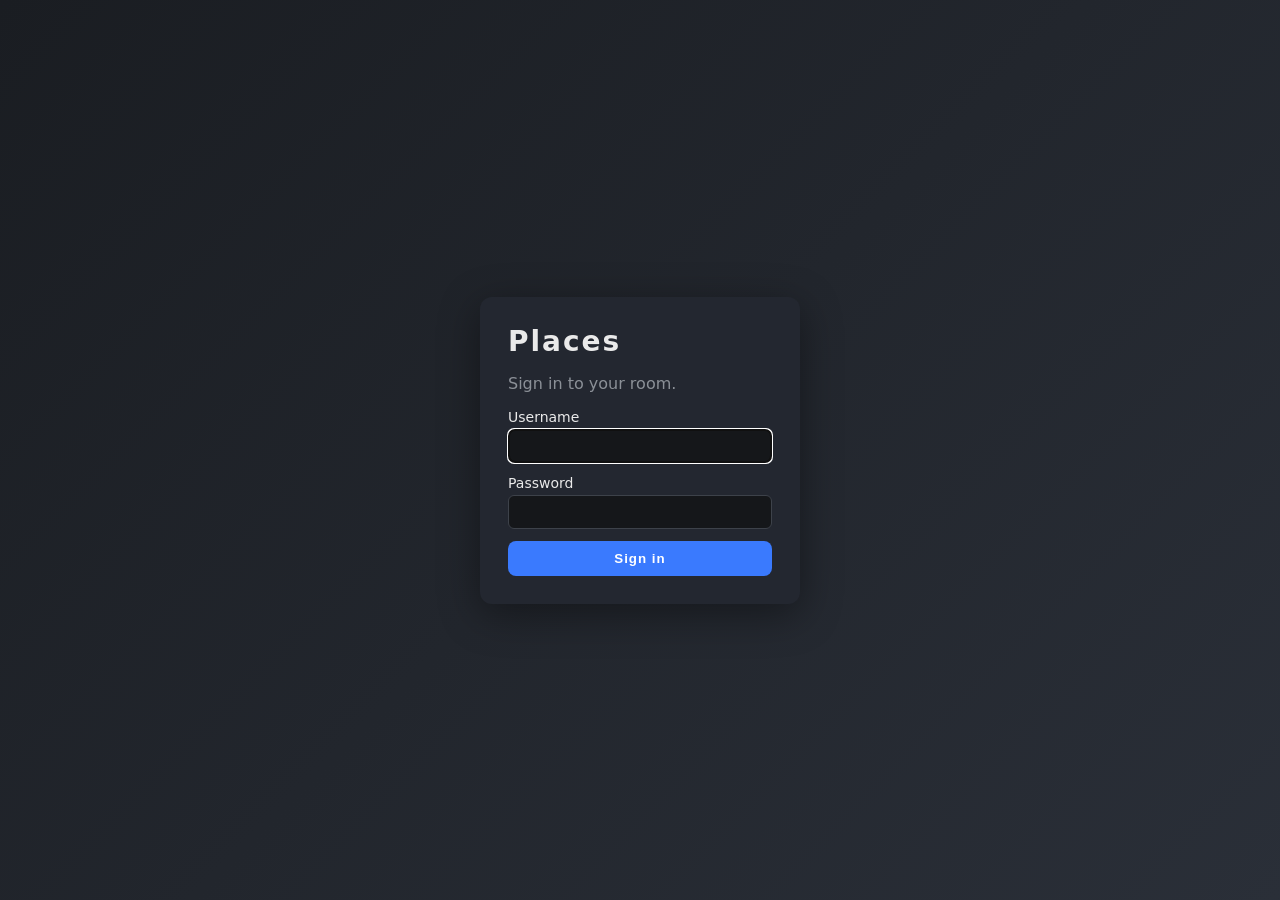
==== login.html @ 420d5a52 "Initial commit: static frontend for Places (GitHub Pages)" ====
<!doctype html>
<html lang="en">
<head>
  <meta charset="utf-8" />
  <title>Places — Sign in</title>
  <link rel="icon" type="image/png" href="icon.png" />
  <link rel="apple-touch-icon" href="icon.png" />
  <link rel="stylesheet" href="css/style.css" />
</head>
<body class="login-body">
  <main class="login-card">
    <h1>Places</h1>
    <p class="muted">Sign in to your room.</p>
    <form id="login-form" class="login-form" novalidate>
      <label>
        Username
        <input name="username" autocomplete="username" autofocus required />
      </label>
      <label>
        Password
        <input name="password" type="password" autocomplete="current-password" required />
      </label>
      <p id="login-error" class="error" hidden></p>
      <button type="submit">Sign in</button>
    </form>
  </main>
  <script type="module" src="js/login.js"></script>
</body>
</html>
---- css/style.css ----
/* ---------- Theme variables ---------- */

:root {
  --bg-base: #0d0f12;
  --bg-panel: #0d0f12;
  --bg-nav: #06080a;
  --bg-surface: #15171a;
  --bg-card: #232730;
  --bg-input: #0d0f12;
  --border: #2a2d33;
  --border-accent: #5a5f68;
  --text: #eaeaea;
  --text-muted: #8b9097;
  --accent: #3a7afe;
  --btn-bg: #1a1c20;
  --btn-hover: #25282e;
  --frame-border: #1a1c20;
  --panel-bg-extra: none;
}

/* ---------- Glass theme ---------- */

.phone-frame.theme-glass .panel {
  position: relative;
  backdrop-filter: blur(20px);
  -webkit-backdrop-filter: blur(20px);
  border-top: 1px solid var(--border);
}
/* Frosted highlight — fakes light refraction on the panel */
.phone-frame.theme-glass .panel::before {
  content: "";
  position: absolute;
  inset: 0;
  pointer-events: none;
  background:
    radial-gradient(ellipse at 30% 0%, rgba(255,255,255,0.06) 0%, transparent 60%),
    radial-gradient(ellipse at 80% 100%, rgba(255,255,255,0.03) 0%, transparent 50%);
  z-index: 0;
}
.phone-frame.theme-glass .panel > * { position: relative; z-index: 1; }

.phone-frame.theme-glass .bottom-nav {
  backdrop-filter: blur(20px);
  -webkit-backdrop-filter: blur(20px);
  border-top: 1px solid var(--border);
  box-shadow: inset 0 1px 0 rgba(255,255,255,0.05);
}

.phone-frame.theme-glass .drawer {
  backdrop-filter: blur(24px);
  -webkit-backdrop-filter: blur(24px);
  border-top: 1px solid var(--border);
  box-shadow: inset 0 1px 0 rgba(255,255,255,0.05);
}

/* Scene border — opaque so green doesn't bleed through */
.phone-frame.theme-glass .scene {
  border-bottom-color: var(--scene-border, #0d0f12);
}

/* Glassy buttons get a subtle light edge */
.phone-frame.theme-glass .btn-pill {
  box-shadow: inset 0 1px 0 rgba(255,255,255,0.08);
}
.phone-frame.theme-glass .home-tool-btn,
.phone-frame.theme-glass .chip,
.phone-frame.theme-glass .catalog-item {
  box-shadow: inset 0 1px 0 rgba(255,255,255,0.05);
}

/* ---------- Reset / base ---------- */

* { box-sizing: border-box; }

html, body {
  margin: 0;
  padding: 0;
  height: 100%;
  font-family: "Segoe UI", system-ui, sans-serif;
  background: var(--bg-base);
  color: var(--text);
  overflow: hidden;
  -webkit-tap-highlight-color: transparent;
  -webkit-user-select: none;
  user-select: none;
}
input, textarea, [contenteditable] {
  -webkit-user-select: none;
  user-select: none;
}
.upload-preview[contenteditable] {
  -webkit-user-select: text;
  user-select: text;
}

.muted { color: var(--text-muted); }
.small { font-size: 12px; }
.error { color: #ff6b6b; margin: 0; }

/* ---------- Login (still used) ---------- */

.login-body {
  min-height: 100vh;
  display: flex;
  align-items: center;
  justify-content: center;
  background: linear-gradient(135deg, #1a1d22, #2a2f38);
  overflow: auto;
}
.login-card {
  width: 320px;
  background: #232730;
  padding: 28px;
  border-radius: 12px;
  box-shadow: 0 10px 40px rgba(0,0,0,0.4);
}
.login-card h1 { margin: 0 0 4px 0; font-size: 28px; letter-spacing: 2px; }
.login-form { display: flex; flex-direction: column; gap: 12px; margin-top: 12px; }
.login-form label { display: flex; flex-direction: column; gap: 4px; font-size: 14px; }
.login-form button {
  padding: 10px;
  font-weight: 700;
  letter-spacing: 1px;
  background: #3a7afe; color: white;
  border: none; border-radius: 8px; cursor: pointer;
}
.login-form input {
  font: inherit;
  background: #15171a;
  color: #eaeaea;
  border: 1px solid #3d424a;
  padding: 8px;
  border-radius: 6px;
  width: 100%;
}
code { background: #15171a; padding: 1px 5px; border-radius: 4px; font-size: 12px; }

/* ---------- App body & phone frame ---------- */

.app-body {
  display: flex;
  align-items: center;
  justify-content: center;
  background:
    radial-gradient(ellipse at center, #2a3a2a 0%, #1a221a 50%, #0d0f12 100%);
}

.phone-frame {
  width: 100%;
  max-width: 440px;
  height: 100vh;
  height: 100dvh;
  display: flex;
  flex-direction: column;
  background: var(--bg-base);
  background-image: var(--panel-bg-extra);
  position: relative;
  overflow: hidden;
}
@media (min-width: 500px) {
  .phone-frame {
    height: min(900px, 100vh);
    border-radius: 28px;
    box-shadow: 0 20px 80px rgba(0,0,0,0.6);
    border: 6px solid var(--frame-border);
  }
}

/* ---------- Scene (canvas) ---------- */

.scene {
  flex: 0 0 45%;
  background:
    linear-gradient(180deg, #6ea16e 0%, #4a7f4a 100%);
  border-bottom: 4px solid var(--border);
  position: relative;
  overflow: hidden;
}
.scene-inner {
  position: absolute;
  inset: 0;
  display: flex;
  align-items: center;
  justify-content: center;
}
#room-canvas {
  display: block;
  width: 100%;
  height: 100%;
  background:
    repeating-linear-gradient(45deg, #5a8c5a 0 12px, #527d52 12px 24px);
  touch-action: none;
}

/* ---------- Zoom controls (scene overlay, top-left) ---------- */

.zoom-controls {
  position: absolute;
  top: 8px;
  left: 8px;
  display: flex;
  flex-direction: column;
  gap: 4px;
  z-index: 5;
}
.zoom-btn {
  width: 28px;
  height: 28px;
  border-radius: 6px;
  border: none;
  background: rgba(0, 0, 0, 0.55);
  color: var(--text);
  font-size: 16px;
  font-weight: 700;
  line-height: 1;
  cursor: pointer;
  display: flex;
  align-items: center;
  justify-content: center;
  backdrop-filter: blur(4px);
  padding: 0;
}
.zoom-btn:hover { background: rgba(0, 0, 0, 0.75); }
.zoom-btn:active { transform: translateY(1px); }
.zoom-reset { font-size: 16px; }

.scene.ui-hidden .zoom-controls,
.scene.ui-hidden .bg-picker-btn,
.scene.ui-hidden .inventory-btn,
.scene.ui-hidden .room-dots { display: none; }

.home-tools {
  display: flex;
  flex-direction: column;
  gap: 8px;
}
.home-tool-btn {
  display: flex;
  align-items: center;
  gap: 6px;
  background: var(--btn-bg);
  border: 1px solid var(--border);
  border-radius: 8px;
  padding: 8px 12px;
  color: #ccc;
  font-size: 13px;
  cursor: pointer;
}
.home-tool-btn:hover { background: var(--btn-hover); }
.home-tool-btn.active { border-color: var(--accent); color: #fff; }
.home-tool-icon { font-size: 16px; }
.home-tool-label { white-space: nowrap; }

/* ---------- Room dots (scene overlay, bottom-center) ---------- */

.room-dots {
  position: absolute;
  bottom: 8px;
  left: 50%;
  transform: translateX(-50%);
  display: flex;
  align-items: center;
  gap: 6px;
  padding: 4px 10px;
  background: rgba(0, 0, 0, 0.35);
  border-radius: 999px;
  backdrop-filter: blur(4px);
  z-index: 5;
}
.room-dots .dot {
  width: 8px;
  height: 8px;
  border-radius: 50%;
  border: none;
  background: rgba(255, 255, 255, 0.35);
  padding: 0;
  cursor: pointer;
}
.room-dots .dot.active { background: #fff; width: 10px; height: 10px; }
.room-dots .dot-add {
  width: 18px;
  height: 18px;
  background: rgba(255, 255, 255, 0.12);
  color: var(--text);
  font-size: 12px;
  line-height: 1;
  display: flex;
  align-items: center;
  justify-content: center;
}
.room-dots .dot-add:hover { background: rgba(255, 255, 255, 0.25); }

/* ---------- Inventory button (scene overlay, bottom-right) ---------- */

.inventory-btn {
  position: absolute;
  bottom: 8px;
  right: 8px;
  width: 36px;
  height: 36px;
  border-radius: 50%;
  border: none;
  background: rgba(0, 0, 0, 0.55);
  color: var(--text);
  font-size: 16px;
  cursor: pointer;
  z-index: 5;
  backdrop-filter: blur(4px);
}
.inventory-btn:hover { background: rgba(0, 0, 0, 0.75); }

/* ---------- Settings drawer (admin catalog upload) ---------- */

.settings-body {
  flex: 1 1 auto;
  overflow-y: auto;
  padding: 8px 0;
}
.settings-empty {
  padding: 40px 16px;
  text-align: center;
}


.theme-section {
  margin-bottom: 16px;
  padding-bottom: 12px;
  border-bottom: 1px solid var(--border);
}
.theme-label {
  font-size: 11px;
  letter-spacing: 1px;
  text-transform: uppercase;
  color: var(--text-muted);
  display: block;
  margin-bottom: 8px;
}
.theme-grid {
  display: flex;
  gap: 10px;
}
.theme-swatch {
  display: flex;
  flex-direction: column;
  align-items: center;
  gap: 4px;
  background: none;
  border: 2px solid transparent;
  border-radius: 10px;
  padding: 6px;
  cursor: pointer;
}
.theme-swatch.active { border-color: var(--accent); }
.theme-swatch-color {
  width: 44px;
  height: 44px;
  border-radius: 8px;
  border: 1px solid var(--border);
}
.theme-swatch-glass {
  background:
    linear-gradient(135deg, rgba(255,255,255,0.12), rgba(255,255,255,0.03)) !important;
  backdrop-filter: blur(4px);
  border-color: rgba(255,255,255,0.2) !important;
}
.theme-swatch-name {
  font-size: 10px;
  color: var(--text-muted);
}
.theme-sliders {
  display: flex;
  flex-direction: column;
  gap: 8px;
  margin-top: 10px;
}
.theme-slider-row {
  display: flex;
  align-items: center;
  gap: 10px;
}
.theme-slider-label {
  font-size: 11px;
  color: var(--text-muted);
  width: 70px;
  flex-shrink: 0;
  text-transform: uppercase;
  letter-spacing: 0.5px;
}
.theme-range {
  flex: 1;
  height: 4px;
  -webkit-appearance: none;
  appearance: none;
  background: var(--border);
  border-radius: 2px;
  outline: none;
}
.theme-range::-webkit-slider-thumb {
  -webkit-appearance: none;
  appearance: none;
  width: 16px;
  height: 16px;
  border-radius: 50%;
  background: var(--text);
  cursor: pointer;
}
.theme-range::-moz-range-thumb {
  width: 16px;
  height: 16px;
  border-radius: 50%;
  background: var(--text);
  border: none;
  cursor: pointer;
}
.hue-range {
  background: linear-gradient(to right,
    hsl(0,70%,60%), hsl(60,70%,60%), hsl(120,70%,60%),
    hsl(180,70%,60%), hsl(240,70%,60%), hsl(300,70%,60%), hsl(360,70%,60%));
}

.upload-form {
  display: flex;
  flex-direction: column;
  gap: 10px;
  padding: 0 4px;
}
.upload-preview {
  min-height: 120px;
  border: 1px dashed var(--border-accent);
  border-radius: 8px;
  background: var(--bg-input);
  display: flex;
  align-items: center;
  justify-content: center;
  padding: 6px;
  outline: none;
  caret-color: transparent;
}
.upload-preview img {
  max-width: 100%;
  max-height: 180px;
  object-fit: contain;
}
.upload-preview:empty::before {
  content: "Long-press or Ctrl+V to paste an image";
  color: #6b707a;
  font-size: 12px;
  letter-spacing: 1px;
  text-transform: uppercase;
  pointer-events: none;
}
.upload-actions {
  display: flex;
  gap: 8px;
}
.upload-actions > * { flex: 1; }
.upload-file-label {
  cursor: pointer;
  text-align: center;
  justify-content: center;
  display: inline-flex;
}
.upload-field {
  display: flex;
  flex-direction: column;
  gap: 4px;
  font-size: 11px;
  letter-spacing: 1px;
  text-transform: uppercase;
  color: var(--text-muted);
}
.upload-field input[type=text] {
  background: var(--bg-input);
  border: 1px solid var(--border);
  border-radius: 6px;
  padding: 8px 10px;
  color: var(--text);
  font-size: 14px;
  letter-spacing: normal;
  text-transform: none;
}
.upload-field input[type=text]:focus {
  outline: none;
  border-color: var(--accent);
}
.chip-group {
  display: flex;
  flex-wrap: wrap;
  gap: 6px;
}
.chip {
  background: var(--btn-bg);
  border: 1px solid var(--border);
  border-radius: 14px;
  padding: 5px 12px;
  color: #ccc;
  font-size: 13px;
  letter-spacing: normal;
  text-transform: none;
  cursor: pointer;
  white-space: nowrap;
}
.chip:hover { background: var(--btn-hover); }
.chip.active {
  background: color-mix(in srgb, var(--accent) 30%, transparent);
  border-color: var(--accent);
  color: #fff;
}
.chip-new {
  border-style: dashed;
  color: #6b707a;
}
.chip-new:hover { color: #aaa; }
.chip-input {
  background: var(--bg-input);
  border: 1px solid var(--accent);
  border-radius: 14px;
  padding: 5px 12px;
  color: var(--text);
  font-size: 13px;
  outline: none;
  width: 100px;
}
.upload-overwrite {
  display: flex;
  gap: 8px;
  align-items: center;
  font-size: 12px;
  color: var(--text-muted);
}
.upload-rename {
  display: grid;
  grid-template-columns: auto 1fr;
  gap: 8px 10px;
  align-items: center;
  font-size: 12px;
  color: var(--text);
}
.upload-rename input[type=text] {
  grid-column: 1 / -1;
  background: var(--bg-input);
  border: 1px solid var(--border);
  border-radius: 6px;
  padding: 8px 10px;
  color: var(--text);
  font-size: 14px;
}
.upload-rename input[type=text]:disabled {
  opacity: 0.5;
}
.upload-hint-text {
  grid-column: 1 / -1;
  color: #6b707a;
  font-size: 10px;
  letter-spacing: 0.5px;
}

/* ---------- Inventory list ---------- */

.inventory-sort {
  display: flex;
  gap: 4px;
}
.inventory-list {
  flex: 1 1 auto;
  overflow-y: auto;
  display: flex;
  flex-direction: column;
  gap: 6px;
  padding: 6px 0;
}
.inv-item {
  display: grid;
  grid-template-columns: 40px 1fr auto;
  align-items: center;
  gap: 10px;
  padding: 6px;
  background: var(--bg-surface);
  border: 1px solid var(--border);
  border-radius: 8px;
}
.inv-item img {
  width: 40px;
  height: 40px;
  object-fit: contain;
  background: var(--bg-input);
  border-radius: 6px;
}
.inv-item .inv-name {
  font-size: 13px;
  color: var(--text);
  overflow: hidden;
  text-overflow: ellipsis;
  white-space: nowrap;
}
.inv-actions {
  display: flex;
  gap: 4px;
}
.inv-actions .btn-icon {
  width: 32px;
  height: 32px;
  font-size: 13px;
}
.eye-closed {
  position: relative;
}
.eye-closed::after {
  content: "";
  position: absolute;
  left: 25%;
  right: 25%;
  top: 50%;
  height: 2px;
  background: var(--text);
  transform: rotate(-45deg);
  pointer-events: none;
}
.inv-item.inv-hidden {
  opacity: 0.4;
}

/* ---------- Background picker (scene overlay) ---------- */

.bg-picker-btn {
  position: absolute;
  top: 8px;
  right: 8px;
  width: 36px;
  height: 36px;
  border-radius: 50%;
  border: none;
  background: rgba(0, 0, 0, 0.55);
  color: var(--text);
  font-size: 16px;
  cursor: pointer;
  z-index: 5;
  backdrop-filter: blur(4px);
}
.bg-picker-btn:hover { background: rgba(0, 0, 0, 0.75); }

.bg-popover {
  position: absolute;
  top: 52px;
  right: 8px;
  width: 220px;
  max-height: 60vh;
  background: var(--bg-surface);
  border: 1px solid var(--border);
  border-radius: 10px;
  padding: 8px;
  display: none;
  flex-direction: column;
  z-index: 6;
  box-shadow: 0 8px 30px rgba(0,0,0,0.5);
}
.bg-popover.open { display: flex; }
.bg-popover-header {
  font-size: 11px;
  letter-spacing: 1px;
  text-transform: uppercase;
  color: var(--text-muted);
  padding: 4px 4px 8px;
  border-bottom: 1px solid var(--border);
  margin-bottom: 6px;
}
.bg-list {
  display: grid;
  grid-template-columns: repeat(2, 1fr);
  gap: 6px;
  overflow-y: auto;
}
.bg-tile {
  background: var(--bg-card);
  border: 2px solid transparent;
  border-radius: 6px;
  padding: 4px;
  display: flex;
  flex-direction: column;
  align-items: center;
  gap: 2px;
  cursor: pointer;
  color: var(--text);
  font-size: 10px;
}
.bg-tile.active { border-color: var(--accent); }
.bg-tile img {
  width: 100%;
  height: 50px;
  object-fit: cover;
  border-radius: 4px;
}
.bg-tile-clear {
  height: 70px;
  justify-content: center;
  font-size: 12px;
  color: var(--text-muted);
}

/* ---------- Bottom panel ---------- */

.panel {
  flex: 1 1 auto;
  background: var(--bg-panel);
  display: flex;
  flex-direction: column;
  padding: 12px 16px 0;
  min-height: 0;
}

.panel-header {
  display: flex;
  justify-content: space-between;
  align-items: center;
  padding: 4px 0 8px;
  border-bottom: 2px solid var(--border);
  margin-bottom: 12px;
}
.brand {
  margin: 0;
  font-size: 16px;
  letter-spacing: 1px;
  font-weight: 400;
  color: #999;
}

.brand-sep { color: #555; font-weight: 400; }
.room-name {
  font-weight: 700;
  font-size: 18px;
  color: var(--text);
  outline: none;
  border-bottom: 1px dashed transparent;
  text-decoration: underline;
  text-underline-offset: 4px;
  -webkit-user-select: text;
  user-select: text;
}
.room-name:focus { border-bottom-color: var(--accent); text-decoration: none; }

/* ---------- Mode switcher ---------- */

.mode {
  display: none;
  flex: 1 1 auto;
  flex-direction: column;
  gap: 8px;
  min-height: 0;
}
.mode.active { display: flex; }

/* Selected mode */
.sel-row {
  display: flex;
  align-items: center;
  gap: 12px;
}
.sel-info { flex: 1; }
.sel-name {
  margin: 0 0 4px 0;
  font-size: 18px;
  font-weight: 700;
}
.sel-thumb {
  display: block;
  width: 76px !important;
  height: 76px !important;
  min-width: 76px;
  min-height: 76px;
  max-width: 76px;
  max-height: 76px;
  object-fit: contain;
  object-position: center;
  flex-shrink: 0;
  border-radius: 8px;
}

/* ---------- Edit mode ---------- */

/* Two equal columns so the controller on the left and the action stack on
   the right each own half the panel width — keeps the right stack visually
   balanced instead of hugging the controller. */
.edit-top {
  display: grid;
  grid-template-columns: 1fr 1fr;
  gap: 8px;
  align-items: center;
  justify-items: center;
  padding: 4px 0;
}

/* Left-side controller cluster: analog joystick + 4-dir d-pad stacked */
.controller {
  display: flex;
  flex-direction: column;
  align-items: center;
  gap: 8px;
}

/* 4-direction step-nudge pad — styled to match the analog joystick */
.dpad {
  display: grid;
  grid-template-columns: 26px 26px 26px;
  grid-template-rows: 26px 26px 26px;
  gap: 3px;
  padding: 6px;
  background:
    radial-gradient(circle at 50% 40%, #2f333b 0%, var(--btn-bg) 75%, var(--bg-base) 100%);
  border: 3px solid var(--bg-surface);
  border-radius: 18px;
  box-shadow:
    inset 0 6px 14px rgba(0,0,0,0.7),
    inset 0 -3px 6px rgba(255,255,255,0.05),
    0 2px 6px rgba(0,0,0,0.5);
}
.dpad-up    { grid-column: 2; grid-row: 1; }
.dpad-left  { grid-column: 1; grid-row: 2; }
.dpad-hub   { grid-column: 2; grid-row: 2; align-self: center; justify-self: center;
              width: 14px; height: 14px; border-radius: 50%;
              background: radial-gradient(circle at 35% 30%, #545862, #2f333b); }
.dpad-right { grid-column: 3; grid-row: 2; }
.dpad-down  { grid-column: 2; grid-row: 3; }
.dpad-btn {
  width: 26px;
  height: 26px;
  border: 1px solid var(--bg-surface);
  border-radius: 8px;
  background: radial-gradient(circle at 35% 30%, #8a9098 0%, #545862 60%, #2f333b 100%);
  color: var(--text);
  font-size: 12px;
  line-height: 1;
  cursor: pointer;
  display: flex;
  align-items: center;
  justify-content: center;
  padding: 0;
  box-shadow:
    0 2px 4px rgba(0,0,0,0.5),
    inset 0 -2px 3px rgba(0,0,0,0.4),
    inset 0 1px 2px rgba(255,255,255,0.18);
}
.dpad-btn:active { transform: translateY(1px); box-shadow: inset 0 -1px 2px rgba(0,0,0,0.3); }

/* Joystick */
.joystick {
  width: 112px;
  height: 112px;
  border-radius: 50%;
  background:
    radial-gradient(circle at 50% 40%, #2f333b 0%, var(--btn-bg) 75%, var(--bg-base) 100%);
  border: 3px solid var(--bg-surface);
  box-shadow:
    inset 0 6px 14px rgba(0,0,0,0.7),
    inset 0 -3px 6px rgba(255,255,255,0.05),
    0 2px 6px rgba(0,0,0,0.5);
  position: relative;
  touch-action: none;
  cursor: grab;
}
.joystick.active { cursor: grabbing; }
.joystick-knob {
  width: 48px;
  height: 48px;
  border-radius: 50%;
  background:
    radial-gradient(circle at 35% 30%, #8a9098 0%, #545862 60%, #2f333b 100%);
  position: absolute;
  left: 50%;
  top: 50%;
  transform: translate(-50%, -50%);
  pointer-events: none;
  box-shadow:
    0 4px 8px rgba(0,0,0,0.5),
    inset 0 -3px 6px rgba(0,0,0,0.4),
    inset 0 2px 3px rgba(255,255,255,0.2);
  transition: transform 140ms cubic-bezier(0.4, 1.4, 0.5, 1); /* spring back */
}
.joystick.active .joystick-knob { transition: none; }

/* Right-side action stack: 2 cols × 4 rows.
   Rows top→bottom: scale, layer, flip, rotate (gameboy-style).
   Sized to match the joystick+dpad column height so no side looks empty. */
.action-stack {
  display: grid;
  grid-template-columns: 46px 46px;
  grid-auto-rows: 46px;
  gap: 6px 14px;
  align-self: center;
  justify-self: center;
}
.action-stack .round-btn,
.action-stack .icon-btn {
  width: 46px;
  height: 46px;
}
.action-stack .round-btn { font-size: 20px; }
.round-btn {
  width: 42px;
  height: 42px;
  border-radius: 50%;
  border: 2px solid rgba(0,0,0,0.35);
  font-size: 20px;
  font-weight: 700;
  color: white;
  cursor: pointer;
  display: flex;
  align-items: center;
  justify-content: center;
  box-shadow:
    inset 0 -3px 5px rgba(0,0,0,0.3),
    inset 0 2px 3px rgba(255,255,255,0.18),
    0 2px 4px rgba(0,0,0,0.4);
  justify-self: center;
}
.round-btn:active { transform: translateY(1px); box-shadow: inset 0 -1px 2px rgba(0,0,0,0.3); }
.rotate-btn { background: linear-gradient(180deg, #4a8aff, #2861d4); }
.scale-up   { background: linear-gradient(180deg, #e85a5a, #b03333); }
.scale-down { background: linear-gradient(180deg, #e85a5a, #b03333); }

.icon-btn {
  width: 42px;
  height: 42px;
  background: var(--bg-card);
  border: 1px solid #3d424a;
  border-radius: 10px;
  cursor: pointer;
  display: flex;
  align-items: center;
  justify-content: center;
  padding: 6px;
  justify-self: center;
}
.icon-btn:hover { background: #2a2f38; border-color: #4a4d54; }
.icon-btn:active { transform: translateY(1px); }
.icon-btn svg { width: 100%; height: 100%; display: block; }

/* Free-rotate slider */
.rotate-row {
  display: grid;
  grid-template-columns: auto 1fr 36px;
  gap: 10px;
  align-items: center;
  padding: 4px 4px 0;
}
.rotate-row label { letter-spacing: 1px; text-transform: uppercase; }
.rotate-row input[type=range] {
  -webkit-appearance: none;
  width: 100%;
  height: 22px;
  background: transparent;
  cursor: pointer;
}
.rotate-row input[type=range]::-webkit-slider-runnable-track {
  height: 6px;
  background: linear-gradient(90deg, var(--accent) 0%, var(--accent) var(--pct, 0%), var(--border) var(--pct, 0%));
  border-radius: 3px;
}
.rotate-row input[type=range]::-moz-range-track {
  height: 6px;
  background: var(--border);
  border-radius: 3px;
}
.rotate-row input[type=range]::-webkit-slider-thumb {
  -webkit-appearance: none;
  appearance: none;
  width: 18px;
  height: 18px;
  border-radius: 50%;
  background: radial-gradient(circle at 35% 30%, #fff, #aab0ba 60%, #6b707a 100%);
  margin-top: -6px;
  cursor: grab;
  box-shadow: 0 2px 4px rgba(0,0,0,0.4);
}
.rotate-row input[type=range]::-moz-range-thumb {
  width: 18px;
  height: 18px;
  border-radius: 50%;
  background: #fff;
  border: none;
  cursor: grab;
}
.rotate-row span { text-align: right; }

/* ---------- Palette sub-mode ---------- */

.palette-header {
  display: flex;
  align-items: center;
  gap: 8px;
  padding-bottom: 4px;
  border-bottom: 1px solid var(--border);
}
.palette-title {
  margin: 0;
  flex: 1;
  text-align: center;
  font-size: 15px;
  letter-spacing: 2px;
  text-transform: uppercase;
  color: var(--text);
}

/* Per-object color adjustment sliders (stacked below Rotate). Compact so
   four rows fit without pushing the DONE button offscreen. */
.adjust-section {
  display: flex;
  flex-direction: column;
  gap: 2px;
  padding: 2px 4px 0;
}
.adjust-row {
  display: grid;
  grid-template-columns: 56px 1fr 40px;
  gap: 8px;
  align-items: center;
}
.adjust-row label {
  letter-spacing: 1px;
  text-transform: uppercase;
  font-size: 10px;
}
.adjust-row span { text-align: right; font-size: 10px; }
.adjust-row input[type=range] {
  -webkit-appearance: none;
  width: 100%;
  height: 18px;
  background: transparent;
  cursor: pointer;
}
.adjust-row input[type=range]::-webkit-slider-runnable-track {
  height: 4px;
  background: linear-gradient(90deg, var(--accent) 0%, var(--accent) var(--pct, 0%), var(--border) var(--pct, 0%));
  border-radius: 2px;
}
.adjust-row input[type=range]::-moz-range-track {
  height: 4px;
  background: var(--border);
  border-radius: 2px;
}
.adjust-row input[type=range]::-webkit-slider-thumb {
  -webkit-appearance: none;
  appearance: none;
  width: 14px;
  height: 14px;
  border-radius: 50%;
  background: radial-gradient(circle at 35% 30%, #fff, #aab0ba 60%, #6b707a 100%);
  margin-top: -5px;
  cursor: grab;
  box-shadow: 0 2px 3px rgba(0,0,0,0.4);
}
.adjust-row input[type=range]::-moz-range-thumb {
  width: 14px;
  height: 14px;
  border-radius: 50%;
  background: #fff;
  border: none;
  cursor: grab;
}

/* Action rows (selected mode + edit-bottom) */
.action-row {
  display: flex;
  gap: 10px;
  align-items: center;
  flex-wrap: wrap;
}
.sel-actions { justify-content: flex-end; }
.edit-bottom {
  margin-top: auto;
  padding: 6px 0;
  justify-content: space-between;
  flex-shrink: 0;               /* never squash the action row out of view */
}
.edit-bottom .btn-pill { min-width: 96px; justify-content: center; display: inline-flex; }
.edit-bottom-left { display: flex; gap: 10px; align-items: center; }

/* ---------- Buttons ---------- */

.btn-pill {
  font: inherit;
  font-weight: 700;
  letter-spacing: 1px;
  font-size: 12px;
  background: transparent;
  color: var(--text);
  border: 2px solid var(--border-accent);
  border-radius: 999px;
  padding: 8px 16px;
  cursor: pointer;
}
.btn-pill:hover { background: var(--btn-bg); }
.btn-pill:disabled,
.btn-pill:disabled:hover {
  cursor: not-allowed;
  opacity: 0.35;
  background: transparent;
  text-decoration: line-through;
}
.btn-pill.primary {
  background: var(--accent);
  border-color: var(--accent);
  color: white;
}
.btn-pill.primary:hover { background: #2d6df0; }
.btn-pill.unsaved {
  background: #c0392b;
  border-color: #c0392b;
  color: white;
}
.btn-pill.unsaved:hover { background: #a93226; }

.btn-icon {
  background: transparent;
  border: 2px solid var(--border-accent);
  border-radius: 50%;
  width: 36px;
  height: 36px;
  font-size: 16px;
  color: var(--text);
  cursor: pointer;
  display: flex;
  align-items: center;
  justify-content: center;
}
.btn-icon.danger {
  border: none;
}
.btn-icon:hover { background: var(--btn-bg); }

/* ---------- Bottom nav ---------- */

/* The nav is app chrome — separated from the edit controls by a solid
   grey rule that extends to the panel edges. */
.bottom-nav {
  display: flex;
  justify-content: space-around;
  align-items: center;
  margin: 8px -16px 0;          /* bleed to the panel edges */
  padding: 10px 16px max(10px, env(safe-area-inset-bottom));
  background: var(--bg-nav);
  border-top: 2px solid var(--border-accent);
}
.nav-btn {
  background: transparent;
  border: none;
  color: var(--text-muted);
  font-size: 22px;
  cursor: pointer;
  padding: 8px 16px;
}
.nav-btn:hover, .nav-btn.active { color: var(--text); }

/* ---------- Catalog drawer ---------- */

.drawer {
  position: absolute;
  left: 0; right: 0; bottom: 0;
  height: 75%;
  background: var(--bg-surface);
  border-top-left-radius: 16px;
  border-top-right-radius: 16px;
  box-shadow: 0 -10px 40px rgba(0,0,0,0.6);
  transform: translateY(100%);
  transition: transform 220ms ease-out;
  display: flex;
  flex-direction: column;
  padding: 8px 16px max(16px, env(safe-area-inset-bottom));
  z-index: 10;
}
.drawer.open {
  transform: translateY(0);
}

.drawer-handle {
  width: 40px;
  height: 4px;
  background: #4a4d54;
  border-radius: 2px;
  margin: 4px auto 8px;
}
.drawer-header {
  display: flex;
  justify-content: space-between;
  align-items: center;
  margin-bottom: 8px;
}
.drawer-header h2 {
  margin: 0;
  font-size: 16px;
  letter-spacing: 1px;
}
.drawer-filters {
  display: flex;
  flex-direction: column;
  gap: 6px;
  margin-bottom: 8px;
}
.drawer-filters input,
.drawer-filters select {
  font: inherit;
  background: var(--bg-input);
  color: var(--text);
  border: 1px solid var(--border);
  padding: 8px 10px;
  border-radius: 8px;
}
.drawer-grid {
  flex: 1;
  overflow-y: auto;
  display: grid;
  grid-template-columns: repeat(auto-fill, minmax(90px, 1fr));
  gap: 8px;
  padding: 4px 0;
  align-content: start;
}
.catalog-item {
  background: var(--bg-card);
  border: 1px solid var(--border);
  border-radius: 8px;
  padding: 8px;
  display: flex;
  flex-direction: column;
  align-items: center;
  text-align: center;
  cursor: pointer;
}
.catalog-item:active { background: var(--btn-hover); }
.catalog-item img {
  max-width: 100%;
  max-height: 60px;
  pointer-events: none;
}
.catalog-item .name {
  font-size: 11px;
  margin-top: 4px;
}
.catalog-item .tags {
  font-size: 9px;
  color: var(--text-muted);
}
.drawer-hint {
  margin: 8px 0 0;
  text-align: center;
}

/* ---------- Backdrop when drawer open ---------- */

.drawer-backdrop {
  position: absolute;
  inset: 0;
  background: rgba(0,0,0,0.5);
  opacity: 0;
  pointer-events: none;
  transition: opacity 220ms;
  z-index: 9;
}
.drawer-backdrop.open {
  opacity: 1;
  pointer-events: auto;
}
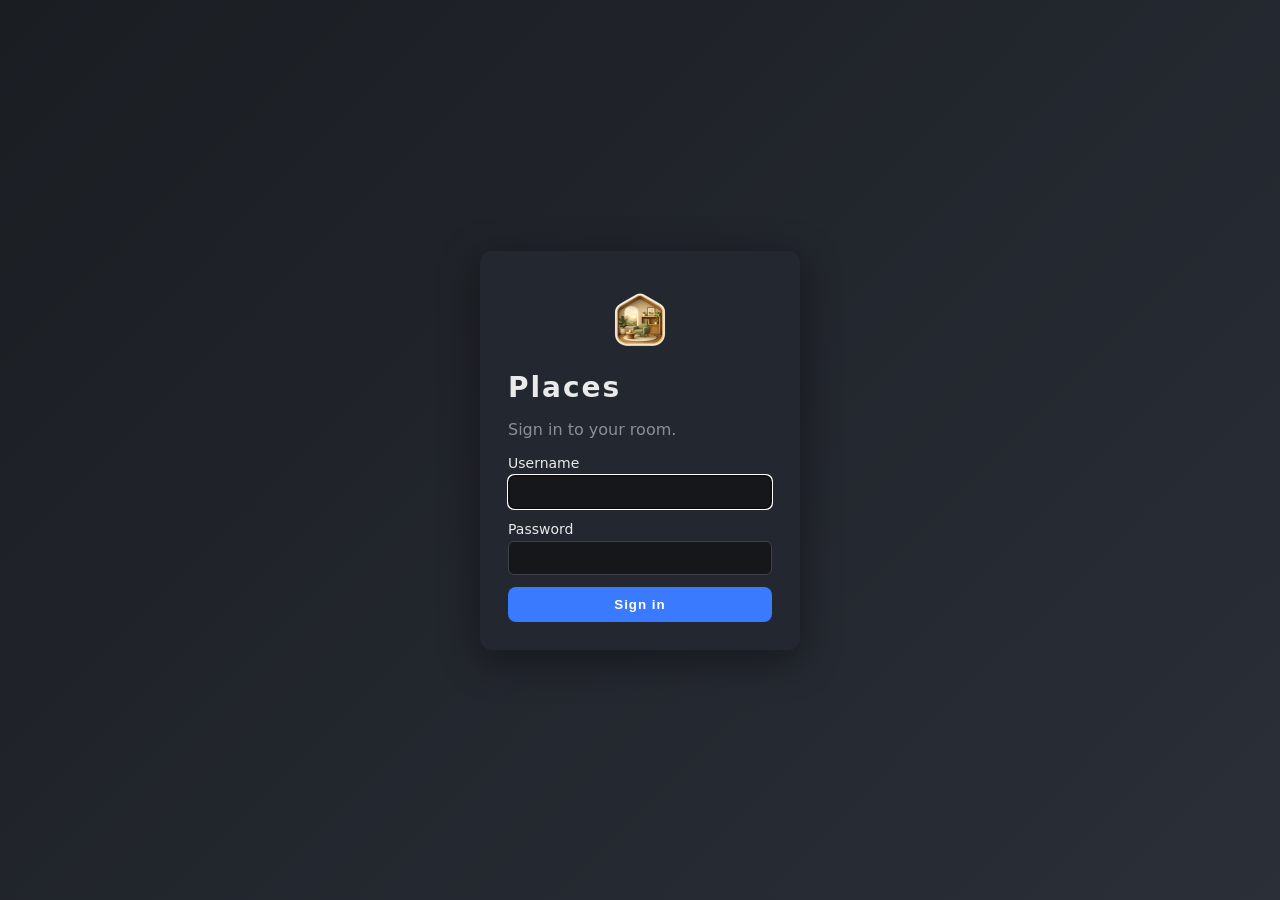
==== commit fc2d8e57: "Superadmin tier + admin delete/rename UI + bigger login icon - state.isSuperadmin; body.is-admin / b" ====
--- a/login.html
+++ b/login.html
@@ -9,6 +9,7 @@
 </head>
 <body class="login-body">
   <main class="login-card">
+    <img src="icon.png" alt="" class="login-icon" />
     <h1>Places</h1>
     <p class="muted">Sign in to your room.</p>
     <form id="login-form" class="login-form" novalidate>
--- a/css/style.css
+++ b/css/style.css
@@ -115,6 +115,7 @@
   box-shadow: 0 10px 40px rgba(0,0,0,0.4);
 }
 .login-card h1 { margin: 0 0 4px 0; font-size: 28px; letter-spacing: 2px; }
+.login-icon { display: block; width: 80px; height: 80px; margin: 0 auto 12px; object-fit: contain; }
 .login-form { display: flex; flex-direction: column; gap: 12px; margin-top: 12px; }
 .login-form label { display: flex; flex-direction: column; gap: 4px; font-size: 14px; }
 .login-form button {
@@ -1213,7 +1214,35 @@
   padding: 4px 0;
   align-content: start;
 }
+/* Admin-tier UI affordances hidden by default; shown when body has the
+   matching class (set on boot from /api/me). */
+body:not(.is-admin)      .admin-only,
+body:not(.is-admin)      .catalog-item-del,
+body:not(.is-superadmin) .superadmin-only { display: none !important; }
+
+.catalog-item-del {
+  position: absolute;
+  top: 2px;
+  right: 2px;
+  width: 20px;
+  height: 20px;
+  border-radius: 50%;
+  border: none;
+  background: rgba(200, 40, 40, 0.85);
+  color: #fff;
+  font-size: 16px;
+  line-height: 1;
+  cursor: pointer;
+  padding: 0;
+  display: flex;
+  align-items: center;
+  justify-content: center;
+  z-index: 2;
+}
+.catalog-item-del:hover { background: rgba(230, 60, 60, 1); }
+
 .catalog-item {
+  position: relative;
   background: var(--bg-card);
   border: 1px solid var(--border);
   border-radius: 8px;
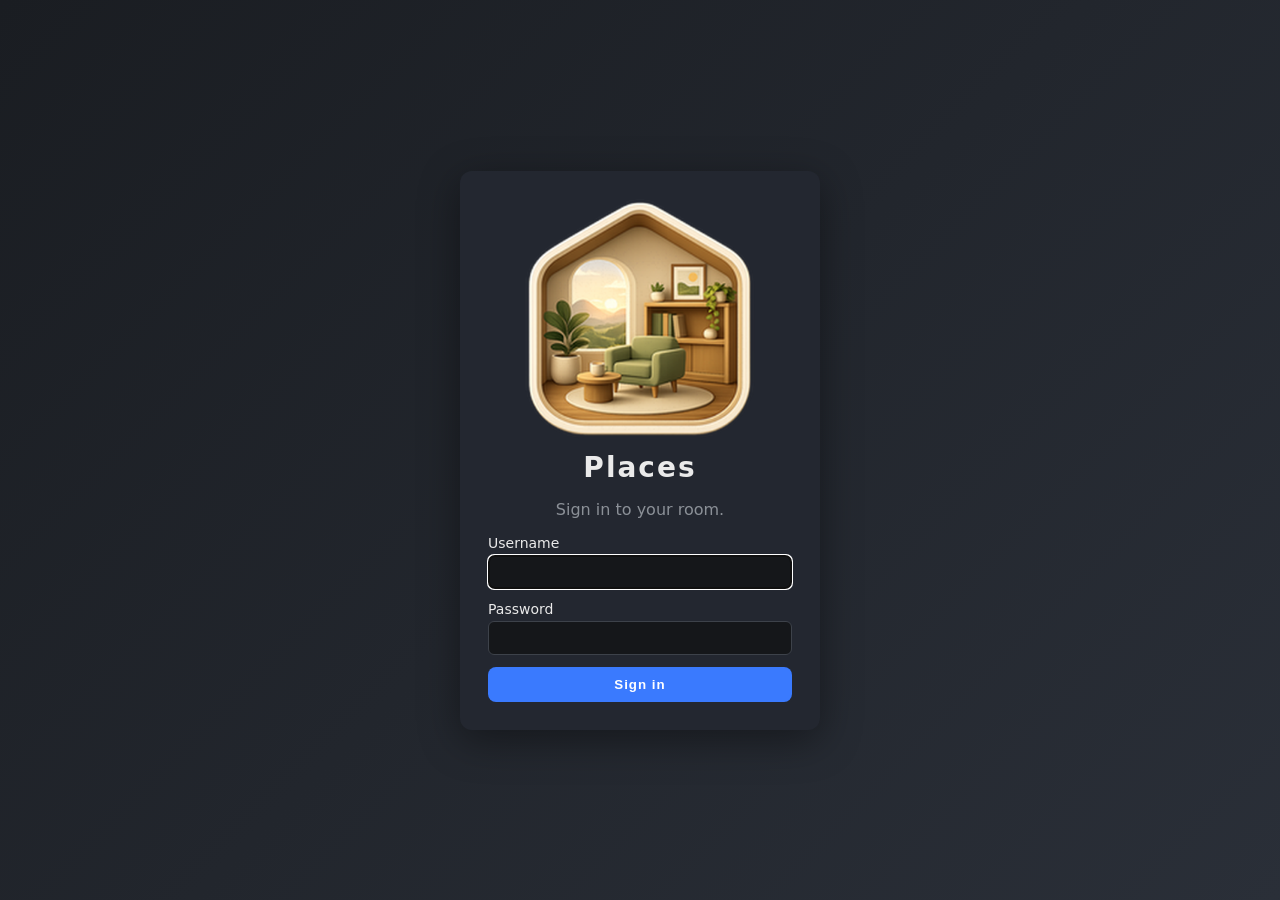
==== commit 9048f1ef: "Login logo 240px + centered heading, wire PWA manifest for bigger tab icon - Login icon bumped 160 →" ====
--- a/login.html
+++ b/login.html
@@ -3,8 +3,12 @@
 <head>
   <meta charset="utf-8" />
   <title>Places — Sign in</title>
-  <link rel="icon" type="image/png" href="icon.png" />
+  <link rel="icon" type="image/png" href="icon.png" sizes="any" />
+  <link rel="icon" type="image/png" href="icon.png" sizes="32x32" />
+  <link rel="icon" type="image/png" href="icon.png" sizes="192x192" />
   <link rel="apple-touch-icon" href="icon.png" />
+  <link rel="manifest" href="manifest.json" />
+  <meta name="theme-color" content="#0d0f12" />
   <link rel="stylesheet" href="css/style.css" />
 </head>
 <body class="login-body">
--- a/css/style.css
+++ b/css/style.css
@@ -16,6 +16,11 @@
   --btn-hover: #25282e;
   --frame-border: #1a1c20;
   --panel-bg-extra: none;
+  /* Desktop body halo that sits behind the phone frame. Overridden per
+     theme to track the user's hue slider. Defaults to the original greens. */
+  --body-bg-core: #2a3a2a;
+  --body-bg-mid:  #1a221a;
+  --body-bg-far:  #0d0f12;
 }
 
 /* ---------- Glass theme ---------- */
@@ -114,8 +119,48 @@
   border-radius: 12px;
   box-shadow: 0 10px 40px rgba(0,0,0,0.4);
 }
-.login-card h1 { margin: 0 0 4px 0; font-size: 28px; letter-spacing: 2px; }
-.login-icon { display: block; width: 80px; height: 80px; margin: 0 auto 12px; object-fit: contain; }
+.login-card { width: 360px; text-align: center; }
+.login-card h1 { margin: 0 0 4px 0; font-size: 28px; letter-spacing: 2px; text-align: center; }
+.login-card > .muted { text-align: center; }
+.login-form label { text-align: left; } /* re-align form labels only */
+.login-icon { display: block; width: 240px; height: 240px; margin: 0 auto 12px; object-fit: contain; }
+
+/* Modern thin floating-looking scrollbars for the panels that scroll.
+   Works on Firefox (scrollbar-width/color) and Chromium (::-webkit-*).
+   Transparent track keeps the "floating" illusion. */
+.drawer-grid,
+.inventory-list,
+.settings-body,
+.bg-list,
+.scene-inner,
+.catalog-list {
+  scrollbar-width: thin;
+  scrollbar-color: rgba(255, 255, 255, 0.3) transparent;
+}
+.drawer-grid::-webkit-scrollbar,
+.inventory-list::-webkit-scrollbar,
+.settings-body::-webkit-scrollbar,
+.bg-list::-webkit-scrollbar {
+  width: 6px;
+  height: 6px;
+}
+.drawer-grid::-webkit-scrollbar-track,
+.inventory-list::-webkit-scrollbar-track,
+.settings-body::-webkit-scrollbar-track,
+.bg-list::-webkit-scrollbar-track { background: transparent; }
+.drawer-grid::-webkit-scrollbar-thumb,
+.inventory-list::-webkit-scrollbar-thumb,
+.settings-body::-webkit-scrollbar-thumb,
+.bg-list::-webkit-scrollbar-thumb {
+  background: rgba(255, 255, 255, 0.3);
+  border-radius: 3px;
+}
+.drawer-grid::-webkit-scrollbar-thumb:hover,
+.inventory-list::-webkit-scrollbar-thumb:hover,
+.settings-body::-webkit-scrollbar-thumb:hover,
+.bg-list::-webkit-scrollbar-thumb:hover {
+  background: rgba(255, 255, 255, 0.5);
+}
 .login-form { display: flex; flex-direction: column; gap: 12px; margin-top: 12px; }
 .login-form label { display: flex; flex-direction: column; gap: 4px; font-size: 14px; }
 .login-form button {
@@ -143,7 +188,10 @@
   align-items: center;
   justify-content: center;
   background:
-    radial-gradient(ellipse at center, #2a3a2a 0%, #1a221a 50%, #0d0f12 100%);
+    radial-gradient(ellipse at center,
+      var(--body-bg-core) 0%,
+      var(--body-bg-mid)  50%,
+      var(--body-bg-far)  100%);
 }
 
 .phone-frame {
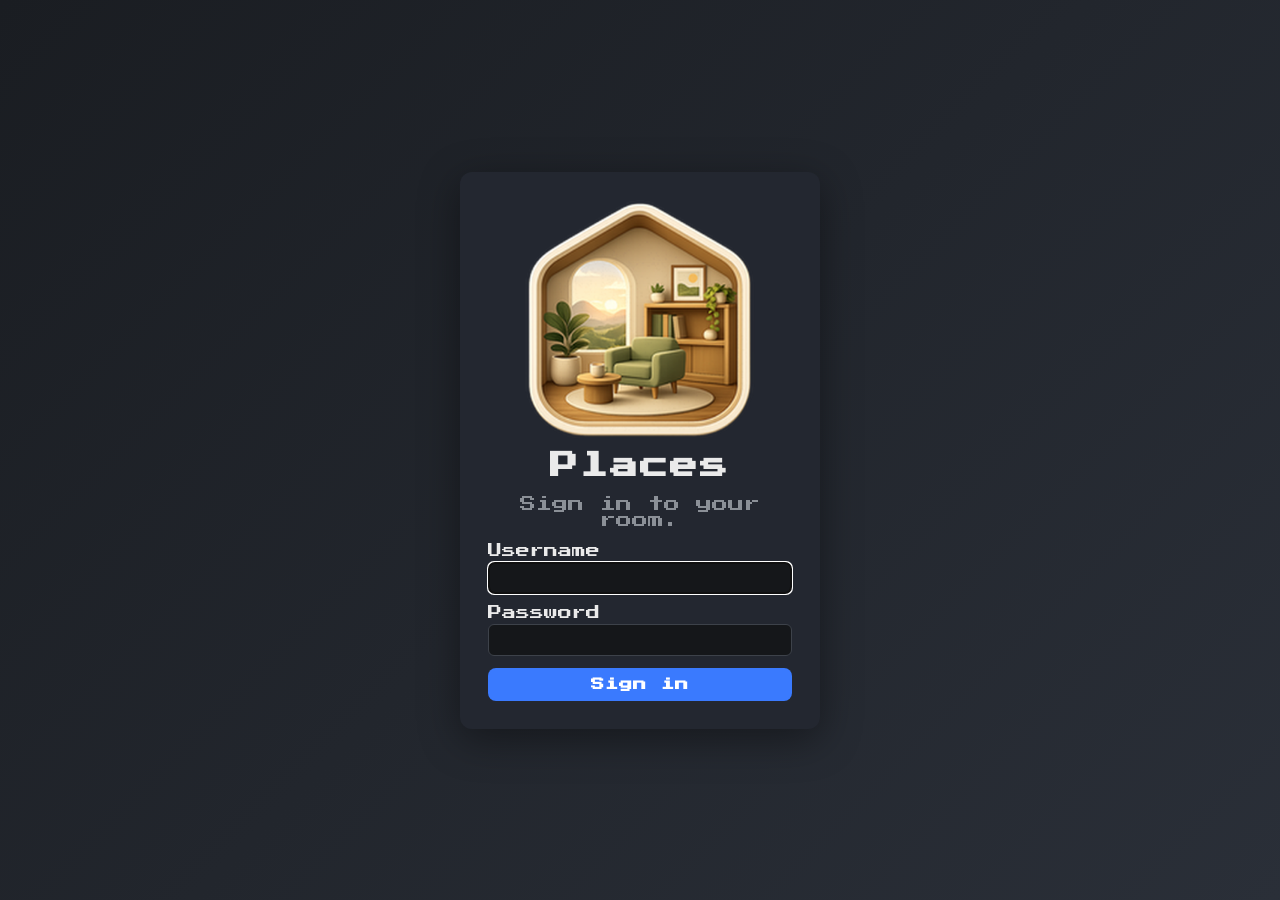
==== commit a431271c: "login: pixel font + splash intro on sign-out Splash:   When the app's power-off button fires, main.j" ====
--- a/login.html
+++ b/login.html
@@ -2,6 +2,7 @@
 <html lang="en">
 <head>
   <meta charset="utf-8" />
+  <meta name="viewport" content="width=device-width, initial-scale=1, viewport-fit=cover" />
   <title>Places — Sign in</title>
   <link rel="icon" type="image/png" href="icon.png" sizes="any" />
   <link rel="icon" type="image/png" href="icon.png" sizes="32x32" />
@@ -9,9 +10,23 @@
   <link rel="apple-touch-icon" href="icon.png" />
   <link rel="manifest" href="manifest.json" />
   <meta name="theme-color" content="#0d0f12" />
+  <!-- Pixel font for the login surface. Preconnect + display=swap so
+       the first paint is usable even before the font arrives. -->
+  <link rel="preconnect" href="https://fonts.googleapis.com" />
+  <link rel="preconnect" href="https://fonts.gstatic.com" crossorigin />
+  <link rel="stylesheet"
+        href="https://fonts.googleapis.com/css2?family=Press+Start+2P&display=swap" />
   <link rel="stylesheet" href="css/style.css" />
 </head>
 <body class="login-body">
+  <!-- Splash intro shown when the user arrives from sign-out
+       (?from=logout). Icon 1.5× the normal login size, slogan
+       typewriters in, pause, then splash fades out as the login
+       card fades in. Hidden by default for direct visits. -->
+  <div id="splash-overlay" class="splash" hidden>
+    <img src="icon.png" alt="" class="splash-icon" />
+    <p class="splash-slogan"><span id="splash-text"></span><span class="splash-caret">|</span></p>
+  </div>
   <main class="login-card">
     <img src="icon.png" alt="" class="login-icon" />
     <h1>Places</h1>
--- a/css/style.css
+++ b/css/style.css
@@ -16,11 +16,12 @@
   --btn-hover: #25282e;
   --frame-border: #1a1c20;
   --panel-bg-extra: none;
-  /* Desktop body halo that sits behind the phone frame. Overridden per
-     theme to track the user's hue slider. Defaults to the original greens. */
-  --body-bg-core: #2a3a2a;
-  --body-bg-mid:  #1a221a;
-  --body-bg-far:  #0d0f12;
+  /* Desktop body halo: only the core tracks the theme hue; mid + far
+     stay near-black so the backdrop reads as "pure black with a hue
+     glow around the phone", not a fully theme-tinted background. */
+  --body-bg-core: #1c2a1c;
+  --body-bg-mid:  #0d0f12;
+  --body-bg-far:  #0a0b0d;
 }
 
 /* ---------- Glass theme ---------- */
@@ -104,6 +105,14 @@
 
 /* ---------- Login (still used) ---------- */
 
+/* Pixel / 8-bit font across the whole login surface. The main app
+   keeps its regular sans — pixel text is character for the sign-in,
+   but noisy everywhere else. */
+.login-body,
+.login-body * {
+  font-family: "Press Start 2P", "VT323", "Courier New", ui-monospace, monospace;
+}
+
 .login-body {
   min-height: 100vh;
   display: flex;
@@ -111,6 +120,62 @@
   justify-content: center;
   background: linear-gradient(135deg, #1a1d22, #2a2f38);
   overflow: auto;
+}
+
+/* ----- Splash intro (shown on ?from=logout) ----- */
+.splash {
+  position: fixed;
+  inset: 0;
+  display: flex;
+  flex-direction: column;
+  align-items: center;
+  justify-content: center;
+  gap: 28px;
+  background: linear-gradient(135deg, #1a1d22, #2a2f38);
+  z-index: 100;
+  opacity: 1;
+  transition: opacity 500ms ease;
+}
+.splash[hidden] { display: none; }
+.splash.closing { opacity: 0; }
+/* Splash icon — 50 % larger than the login card's icon (240 × 1.5). */
+.splash-icon {
+  width: 360px;
+  height: 360px;
+  max-width: 70vw;
+  max-height: 70vw;
+  object-fit: contain;
+  transition: transform 500ms ease;
+}
+.splash.closing .splash-icon {
+  /* Zoom back down toward login-icon size as the overlay fades.
+     Visually reads as "the icon is landing inside the login card". */
+  transform: scale(0.45);
+}
+.splash-slogan {
+  color: #eaeaea;
+  font-size: 12px;
+  letter-spacing: 1px;
+  text-align: center;
+  margin: 0;
+  max-width: min(520px, 90vw);
+  line-height: 1.7;
+}
+.splash-caret {
+  display: inline-block;
+  margin-left: 2px;
+  animation: splash-caret-blink 900ms steps(2) infinite;
+}
+@keyframes splash-caret-blink { 50% { opacity: 0; } }
+
+/* Login card starts hidden when the splash is active so it can fade
+   in once the splash closes. JS flips .login-ready to un-hide. */
+.login-body:not(.login-ready) .login-card {
+  opacity: 0;
+  pointer-events: none;
+}
+.login-card {
+  transition: opacity 500ms ease;
 }
 .login-card {
   width: 320px;
@@ -119,7 +184,17 @@
   border-radius: 12px;
   box-shadow: 0 10px 40px rgba(0,0,0,0.4);
 }
-.login-card { width: 360px; text-align: center; }
+/* Inline globe icon in the empty-mode hint — just the glyph, sitting
+   on the text baseline like a letter. */
+.inline-nav-icon {
+  font-size: 1.15em;
+  margin: 0 2px;
+}
+
+.login-card { width: min(360px, calc(100vw - 32px)); text-align: center; box-sizing: border-box; }
+@media (max-width: 420px) {
+  .login-icon { width: 180px; height: 180px; }
+}
 .login-card h1 { margin: 0 0 4px 0; font-size: 28px; letter-spacing: 2px; text-align: center; }
 .login-card > .muted { text-align: center; }
 .login-form label { text-align: left; } /* re-align form labels only */
@@ -131,7 +206,6 @@
 .drawer-grid,
 .inventory-list,
 .settings-body,
-.bg-list,
 .scene-inner,
 .catalog-list {
   scrollbar-width: thin;
@@ -139,8 +213,7 @@
 }
 .drawer-grid::-webkit-scrollbar,
 .inventory-list::-webkit-scrollbar,
-.settings-body::-webkit-scrollbar,
-.bg-list::-webkit-scrollbar {
+.settings-body::-webkit-scrollbar {
   width: 6px;
   height: 6px;
 }
@@ -187,11 +260,28 @@
   display: flex;
   align-items: center;
   justify-content: center;
+  /* Professional halo: a fixed-size ellipse centred on the phone frame
+     (independent of viewport size) so the glow reads as "emanating from
+     the app", not "entire page tinted". Near-black everywhere else.
+     --halo-mid-stop is driven by the intro-pulse animation on desktop so
+     the gradient breathes for the first few seconds after boot. */
   background:
-    radial-gradient(ellipse at center,
+    radial-gradient(ellipse 900px 700px at center,
       var(--body-bg-core) 0%,
-      var(--body-bg-mid)  50%,
-      var(--body-bg-far)  100%);
+      var(--body-bg-mid)  var(--halo-mid-stop, 55%),
+      var(--body-bg-far)  100%),
+    var(--body-bg-far);
+}
+
+/* Register --halo-mid-stop so keyframes can interpolate between
+   percentages smoothly (plain CSS-var animation doesn't interpolate,
+   it steps). Default 65% = mid-glow, visible at rest so there's always
+   some halo behind the phone. The intro pulse swings above/around this
+   and returns to 65% so the animation ends seamlessly. */
+@property --halo-mid-stop {
+  syntax: '<percentage>';
+  inherits: true;
+  initial-value: 65%;
 }
 
 .phone-frame {
@@ -206,6 +296,11 @@
   position: relative;
   overflow: hidden;
 }
+
+/* Tablet/desktop polish — only kicks in at ≥768px so the mobile layout
+   we've tuned stays exactly as it is. The phone frame hugs the screen
+   height so there's barely any dead space above/below, and width scales
+   with height via a 9:19 ratio (capped so it never gets comically wide). */
 @media (min-width: 500px) {
   .phone-frame {
     height: min(900px, 100vh);
@@ -214,16 +309,61 @@
     border: 6px solid var(--frame-border);
   }
 }
+@media (min-width: 768px) {
+  .phone-frame {
+    height: calc(100dvh - 20px);
+    max-height: 1100px;
+    width: calc((100dvh - 20px) * 9 / 19);
+    max-width: 600px;
+    min-width: 440px;
+    border-radius: 36px;
+  }
+
+  /* Glow pulse on first boot — 5 iterations × 2s = 10s total, with
+     `forwards` so the animation ends at its 100% frame (65%, same as
+     the static default) instead of snapping. Each iteration also
+     starts/ends at 65%, so whichever cycle we land on, the outgoing
+     frame matches the resting state. */
+  .app-body.intro-pulse {
+    animation: intro-halo-pulse 2s ease-in-out 5 forwards;
+  }
+  @keyframes intro-halo-pulse {
+    0%, 100% { --halo-mid-stop: 65%; }
+    50%      { --halo-mid-stop: 80%; }
+  }
+  @media (prefers-reduced-motion: reduce) {
+    .app-body.intro-pulse { animation: none; }
+  }
+}
 
 /* ---------- Scene (canvas) ---------- */
 
+/* THE CANVAS IS THE ANCHOR.
+   Fixed 1:1 aspect on every device — desktop, tablet, mobile all see
+   a square scene. Width caps at the smaller of the phone-frame width
+   and 50dvh so the bottom panel always has predictable room. The
+   background cover-fits this square (see _drawBackgroundCoverFit in
+   canvas.js); since the world is also 1:1, items and bg share the
+   same reference frame, so an item at world (500, 500) lands on the
+   same bg pixel regardless of device. */
 .scene {
-  flex: 0 0 45%;
+  flex: 0 0 auto;
+  width: min(100%, 50dvh);
+  aspect-ratio: 1 / 1;
+  align-self: center;
   background:
     linear-gradient(180deg, #6ea16e 0%, #4a7f4a 100%);
   border-bottom: 4px solid var(--border);
   position: relative;
   overflow: hidden;
+}
+
+/* Short viewports: trim the square so the bottom panel can grow. */
+@media (max-height: 760px) {
+  .scene { width: min(100%, 44dvh); }
+}
+@media (max-height: 640px) {
+  .scene { width: min(100%, 40dvh); }
 }
 .scene-inner {
   position: absolute;
@@ -271,12 +411,36 @@
 }
 .zoom-btn:hover { background: rgba(0, 0, 0, 0.75); }
 .zoom-btn:active { transform: translateY(1px); }
-.zoom-reset { font-size: 16px; }
+/* Disabled state needs to read clearly on mobile Safari, which ignores
+   default disabled-button styling for custom-coloured buttons. Combine
+   opacity, grayscale, and a forced lighter bg so it's obviously muted. */
+.zoom-btn:disabled {
+  opacity: 0.28 !important;
+  filter: grayscale(1);
+  cursor: default;
+  pointer-events: none;
+}
+.zoom-btn:disabled:hover { background: rgba(0, 0, 0, 0.55); }
+/* ⟲ is a text-style Unicode glyph that renders visually smaller than
+   the +/− chars at the same font-size. Bump it so the three zoom
+   buttons look consistent. */
+.zoom-reset { font-size: 22px; }
 
 .scene.ui-hidden .zoom-controls,
 .scene.ui-hidden .bg-picker-btn,
 .scene.ui-hidden .inventory-btn,
 .scene.ui-hidden .room-dots { display: none; }
+
+/* Advanced edit mode takes over the scene canvas; hide the scene's own
+   zoom +/−/⟲ controls, background picker, and room dots so they can't
+   overlap the editor preview or tool handles. The editor's OWN zoom
+   cluster (.adv-zoom-controls) stays visible. */
+body.adv-editing .zoom-controls:not(.adv-zoom-controls),
+body.adv-editing .bg-picker-btn,
+body.adv-editing .bg-popover,
+body.adv-editing .room-dots { display: none !important; }
+.adv-zoom-controls { display: none; }
+body.adv-editing .adv-zoom-controls { display: flex; }
 
 .home-tools {
   display: flex;
@@ -297,7 +461,15 @@
 }
 .home-tool-btn:hover { background: var(--btn-hover); }
 .home-tool-btn.active { border-color: var(--accent); color: #fff; }
-.home-tool-icon { font-size: 16px; }
+/* Fixed-width icon column so labels line up no matter which emoji
+   renders wide (📦) or narrow (👁). */
+.home-tool-icon {
+  font-size: 16px;
+  width: 22px;
+  display: inline-flex;
+  justify-content: center;
+  flex-shrink: 0;
+}
 .home-tool-label { white-space: nowrap; }
 
 /* ---------- Room dots (scene overlay, bottom-center) ---------- */
@@ -627,7 +799,9 @@
   background: var(--bg-surface);
   border: 1px solid var(--border);
   border-radius: 8px;
-}
+  cursor: pointer;
+}
+.inv-item:hover { background: var(--btn-hover); }
 .inv-item img {
   width: 40px;
   height: 40px;
@@ -692,8 +866,9 @@
   position: absolute;
   top: 52px;
   right: 8px;
+  bottom: 14px;                 /* never touches the scene's bottom edge */
   width: 220px;
-  max-height: 60vh;
+  max-width: calc(100% - 16px); /* stay inside the scene horizontally */
   background: var(--bg-surface);
   border: 1px solid var(--border);
   border-radius: 10px;
@@ -702,6 +877,8 @@
   flex-direction: column;
   z-index: 6;
   box-shadow: 0 8px 30px rgba(0,0,0,0.5);
+  overflow: hidden;             /* clip internal overflow to popover box */
+  min-height: 0;
 }
 .bg-popover.open { display: flex; }
 .bg-popover-header {
@@ -712,13 +889,27 @@
   padding: 4px 4px 8px;
   border-bottom: 1px solid var(--border);
   margin-bottom: 6px;
+  flex: 0 0 auto;
 }
 .bg-list {
   display: grid;
   grid-template-columns: repeat(2, 1fr);
   gap: 6px;
+  /* Fill remaining popover height AND enable internal scroll. min-
+     height: 0 is the flex-item trick that lets it shrink below its
+     content size so the scroll actually engages (otherwise the grid
+     forces the list to grow, pushing content out the popover's
+     bottom). */
+  flex: 1 1 auto;
+  min-height: 0;
   overflow-y: auto;
-}
+  /* Hide the scrollbar but keep touch/wheel scrolling. Clean look on
+     mobile where lots of backgrounds make the popover tall. */
+  scrollbar-width: none;
+  -ms-overflow-style: none;
+  -webkit-overflow-scrolling: touch;
+}
+.bg-list::-webkit-scrollbar { display: none; }
 .bg-tile {
   background: var(--bg-card);
   border: 2px solid transparent;
@@ -765,6 +956,20 @@
   border-bottom: 2px solid var(--border);
   margin-bottom: 12px;
 }
+/* RESET + SAVE pills live together in the top-right of the panel
+   header. RESET only exists while there are unsaved changes (hidden
+   via the `hidden` attribute, toggled by markDirty / markClean). */
+.panel-header-actions {
+  display: flex;
+  gap: 6px;
+  align-items: center;
+}
+#reset-btn {
+  background: transparent;
+  border: 1px solid var(--border-accent);
+  color: var(--text-muted);
+}
+#reset-btn:hover { background: var(--btn-hover); color: var(--text); }
 .brand {
   margin: 0;
   font-size: 16px;
@@ -795,7 +1000,16 @@
   flex-direction: column;
   gap: 8px;
   min-height: 0;
-}
+  /* Panel content can exceed the available vertical space on short
+     mobile viewports (selected mode's Move-to chips, edit mode's
+     full controller + action rows, advanced-edit's sliders + copy
+     form). Allow vertical scroll so every control stays reachable,
+     but hide the scrollbar so the look stays clean. */
+  overflow-y: auto;
+  scrollbar-width: none;
+  -ms-overflow-style: none;
+}
+.mode::-webkit-scrollbar { display: none; }
 .mode.active { display: flex; }
 
 /* Selected mode */
@@ -824,11 +1038,40 @@
   border-radius: 8px;
 }
 
+/* Admin re-categorize section — sits at the bottom of selected-mode,
+   below the action row. Chip-group styling matches the settings upload
+   form so the look is consistent. Separator rule above visually detaches
+   it from the action row. */
+.sel-recategorize {
+  display: flex;
+  flex-direction: column;
+  gap: 10px;
+  padding-top: 10px;
+  margin-top: 4px;
+  border-top: 1px solid var(--border);
+}
+.recat-header {
+  display: flex;
+  align-items: center;
+  justify-content: space-between;
+  font-size: 11px;
+  letter-spacing: 1px;
+  text-transform: uppercase;
+  color: var(--text-muted);
+}
+#sel-move-btn {
+  padding: 4px 14px;
+  font-size: 12px;
+}
+
 /* ---------- Edit mode ---------- */
 
 /* Two equal columns so the controller on the left and the action stack on
    the right each own half the panel width — keeps the right stack visually
-   balanced instead of hugging the controller. */
+   balanced instead of hugging the controller. flex:1 lets this area
+   absorb whatever vertical space is left in the edit-mode panel so the
+   joystick + action-stack cluster sits lower and bigger rather than
+   being pinned at the top with whitespace underneath. */
 .edit-top {
   display: grid;
   grid-template-columns: 1fr 1fr;
@@ -836,64 +1079,58 @@
   align-items: center;
   justify-items: center;
   padding: 4px 0;
-}
-
-/* Left-side controller cluster: analog joystick + 4-dir d-pad stacked */
+  flex: 1 1 auto;
+}
+
+/* Left-side controller cluster: joystick at centre, 4 arrow buttons
+   at N/S/E/W. grid-template-areas used (rather than grid-column/row
+   per element) so the layout stays explicit and doesn't depend on
+   every child declaring its own placement — one typo in a child's
+   rule otherwise made the whole cluster collapse into an auto-flow
+   single column. width: max-content pins the cluster to its intrinsic
+   size so a narrow parent cell can't force it to stack either. */
 .controller {
-  display: flex;
-  flex-direction: column;
-  align-items: center;
-  gap: 8px;
-}
-
-/* 4-direction step-nudge pad — styled to match the analog joystick */
-.dpad {
   display: grid;
-  grid-template-columns: 26px 26px 26px;
-  grid-template-rows: 26px 26px 26px;
-  gap: 3px;
-  padding: 6px;
-  background:
-    radial-gradient(circle at 50% 40%, #2f333b 0%, var(--btn-bg) 75%, var(--bg-base) 100%);
-  border: 3px solid var(--bg-surface);
-  border-radius: 18px;
-  box-shadow:
-    inset 0 6px 14px rgba(0,0,0,0.7),
-    inset 0 -3px 6px rgba(255,255,255,0.05),
-    0 2px 6px rgba(0,0,0,0.5);
-}
-.dpad-up    { grid-column: 2; grid-row: 1; }
-.dpad-left  { grid-column: 1; grid-row: 2; }
-.dpad-hub   { grid-column: 2; grid-row: 2; align-self: center; justify-self: center;
-              width: 14px; height: 14px; border-radius: 50%;
-              background: radial-gradient(circle at 35% 30%, #545862, #2f333b); }
-.dpad-right { grid-column: 3; grid-row: 2; }
-.dpad-down  { grid-column: 2; grid-row: 3; }
+  grid-template-columns: 44px 128px 44px;
+  grid-template-rows:    44px 128px 44px;
+  grid-template-areas:
+    ". up ."
+    "lt jk rt"
+    ". dn .";
+  gap: 4px;
+  place-items: center;
+  width: max-content;
+}
+
+/* Simplistic arrow buttons — flat, minimal. The joystick is the
+   visual star; these are just the nudge controls. */
 .dpad-btn {
-  width: 26px;
-  height: 26px;
-  border: 1px solid var(--bg-surface);
+  width: 44px;
+  height: 44px;
+  border: 1px solid var(--border);
   border-radius: 8px;
-  background: radial-gradient(circle at 35% 30%, #8a9098 0%, #545862 60%, #2f333b 100%);
+  background: var(--btn-bg);
   color: var(--text);
-  font-size: 12px;
+  font-size: 14px;
   line-height: 1;
   cursor: pointer;
   display: flex;
   align-items: center;
   justify-content: center;
   padding: 0;
-  box-shadow:
-    0 2px 4px rgba(0,0,0,0.5),
-    inset 0 -2px 3px rgba(0,0,0,0.4),
-    inset 0 1px 2px rgba(255,255,255,0.18);
-}
-.dpad-btn:active { transform: translateY(1px); box-shadow: inset 0 -1px 2px rgba(0,0,0,0.3); }
-
-/* Joystick */
+}
+.dpad-btn:hover  { background: var(--btn-hover); }
+.dpad-btn:active { transform: translateY(1px); }
+.dpad-up    { grid-area: up; }
+.dpad-left  { grid-area: lt; }
+.dpad-right { grid-area: rt; }
+.dpad-down  { grid-area: dn; }
+
+/* Joystick sits at the centre cell of the controller grid. */
 .joystick {
-  width: 112px;
-  height: 112px;
+  grid-area: jk;
+  width: 128px;
+  height: 128px;
   border-radius: 50%;
   background:
     radial-gradient(circle at 50% 40%, #2f333b 0%, var(--btn-bg) 75%, var(--bg-base) 100%);
@@ -908,8 +1145,8 @@
 }
 .joystick.active { cursor: grabbing; }
 .joystick-knob {
-  width: 48px;
-  height: 48px;
+  width: 56px;
+  height: 56px;
   border-radius: 50%;
   background:
     radial-gradient(circle at 35% 30%, #8a9098 0%, #545862 60%, #2f333b 100%);
@@ -931,16 +1168,63 @@
    Sized to match the joystick+dpad column height so no side looks empty. */
 .action-stack {
   display: grid;
-  grid-template-columns: 46px 46px;
-  grid-auto-rows: 46px;
+  grid-template-columns: 54px 54px;
+  grid-auto-rows: 54px;
   gap: 6px 14px;
   align-self: center;
   justify-self: center;
 }
 .action-stack .round-btn,
 .action-stack .icon-btn {
-  width: 46px;
-  height: 46px;
+  width: 54px;
+  height: 54px;
+}
+
+/* --- Short-viewport shrink for edit-mode controls ------------------
+   Below 760px the panel can't fit the full-size joystick + arrows +
+   action-stack + all three action/sub-tool rows; shrink everything
+   proportionally so it fits without scrollbars. Second tier at
+   <=640px handles iPhone SE and similarly cramped devices. */
+@media (max-height: 760px) {
+  .controller {
+    grid-template-columns: 40px 108px 40px;
+    grid-template-rows:    40px 108px 40px;
+    gap: 3px;
+  }
+  .joystick      { width: 108px; height: 108px; }
+  .joystick-knob { width: 48px;  height: 48px; }
+  .dpad-btn      { width: 40px;  height: 40px; font-size: 13px; }
+  .action-stack {
+    grid-template-columns: 46px 46px;
+    grid-auto-rows: 46px;
+    gap: 4px 10px;
+  }
+  .action-stack .round-btn,
+  .action-stack .icon-btn { width: 46px; height: 46px; }
+  .action-stack .round-btn { font-size: 16px; }
+  .mode        { gap: 4px; }
+  .rotate-row  { gap: 4px; }
+  .subtool-row .btn-pill { font-size: 11px; padding: 4px 6px; }
+}
+@media (max-height: 640px) {
+  .controller {
+    grid-template-columns: 36px 92px 36px;
+    grid-template-rows:    36px 92px 36px;
+    gap: 2px;
+  }
+  .joystick      { width: 92px; height: 92px; }
+  .joystick-knob { width: 40px; height: 40px; }
+  .dpad-btn      { width: 36px; height: 36px; font-size: 12px; }
+  .action-stack {
+    grid-template-columns: 42px 42px;
+    grid-auto-rows: 42px;
+    gap: 3px 8px;
+  }
+  .action-stack .round-btn,
+  .action-stack .icon-btn { width: 42px; height: 42px; }
+  .action-stack .round-btn { font-size: 15px; }
+  .panel-header { padding: 2px 0 4px; margin-bottom: 6px; }
+  .edit-top { padding: 0; }
 }
 .action-stack .round-btn { font-size: 20px; }
 .round-btn {
@@ -1155,8 +1439,268 @@
   background: #c0392b;
   border-color: #c0392b;
   color: white;
+  animation: blink-red 1.1s ease-in-out infinite;
 }
 .btn-pill.unsaved:hover { background: #a93226; }
+
+/* Re-categorize Go button inherits the same "hey, act on this" blink
+   whenever it's enabled (admin picked a different cat/sub). */
+#sel-move-btn:not(:disabled) {
+  background: #c0392b;
+  border-color: #c0392b;
+  color: white;
+  animation: blink-red 1.1s ease-in-out infinite;
+}
+#sel-move-btn:not(:disabled):hover { background: #a93226; }
+
+/* Oscillates between the deep red (#c0392b) and a brighter flame red
+   (#e74c3c) so the button visibly pulses without strobing. */
+@keyframes blink-red {
+  0%, 100% {
+    background: #c0392b;
+    border-color: #c0392b;
+    box-shadow: 0 0 0 0 rgba(231, 76, 60, 0.35);
+  }
+  50% {
+    background: #e74c3c;
+    border-color: #e74c3c;
+    box-shadow: 0 0 10px 2px rgba(231, 76, 60, 0.45);
+  }
+}
+/* Respect users who've asked the OS to reduce motion — keep the red, drop
+   the pulse. */
+@media (prefers-reduced-motion: reduce) {
+  .btn-pill.unsaved,
+  #sel-move-btn:not(:disabled),
+  #adv-save-btn:not(:disabled) { animation: none; }
+}
+
+/* ---------- Advanced-edit mode (admin image editor) ----------
+   Tool-bar layout + overlays drawn on top of the scene canvas while
+   the bottom panel hosts the tool controls. */
+.adv-header {
+  display: flex;
+  align-items: center;
+  justify-content: space-between;
+  margin-bottom: 6px;
+}
+.adv-title {
+  margin: 0;
+  font-size: 14px;
+  font-weight: 600;
+  letter-spacing: 1px;
+  text-transform: uppercase;
+  color: var(--text-muted);
+}
+.adv-tools {
+  display: flex;
+  gap: 6px;
+  margin-bottom: 6px;
+}
+.adv-tool-btn {
+  flex: 1;
+  padding: 8px 4px;
+  background: var(--btn-bg);
+  border: 1px solid var(--border);
+  border-radius: 8px;
+  color: #ccc;
+  font-size: 12px;
+  cursor: pointer;
+}
+.adv-tool-btn:hover { background: var(--btn-hover); }
+.adv-tool-btn.active {
+  background: color-mix(in srgb, var(--accent) 30%, transparent);
+  border-color: var(--accent);
+  color: #fff;
+}
+.adv-scene-opts {
+  display: flex;
+  align-items: center;
+  gap: 10px;
+  padding: 4px 0 2px;
+  font-size: 12px;
+  color: var(--text-muted);
+}
+.adv-bg-toggle {
+  display: inline-flex;
+  align-items: center;
+  gap: 6px;
+  cursor: pointer;
+  user-select: none;
+}
+.adv-bg-toggle input { accent-color: var(--accent); }
+#adv-bg-hue { flex: 1; min-width: 0; }
+.adv-tool-controls {
+  display: flex;
+  flex-direction: column;
+  gap: 8px;
+  padding: 6px 0;
+}
+.adv-tool-controls:empty { display: none; }
+.adv-slider-row {
+  display: flex;
+  align-items: center;
+  gap: 10px;
+  font-size: 12px;
+}
+.adv-slider-row label { min-width: 56px; color: var(--text-muted); }
+.adv-slider-row input[type="range"] { flex: 1; min-width: 0; }
+.adv-slider-row output { min-width: 44px; text-align: right; color: var(--text); }
+.adv-actions { justify-content: flex-end; }
+#adv-save-btn:not(:disabled) {
+  background: #c0392b;
+  border-color: #c0392b;
+  color: white;
+  animation: blink-red 1.1s ease-in-out infinite;
+}
+#adv-save-btn:not(:disabled):hover { background: #a93226; }
+
+/* Save-as-copy form — shown inline under the action rows when admin
+   clicks "Save as copy". Chip groups reuse the settings upload form's
+   .chip / .chip-group / .upload-field styles. */
+.adv-copy-form {
+  display: flex;
+  flex-direction: column;
+  gap: 8px;
+  margin-top: 6px;
+  padding: 10px;
+  border: 1px solid var(--border);
+  border-radius: 8px;
+  background: var(--btn-bg);
+}
+.adv-copy-form[hidden] { display: none; }
+.adv-copy-name-input {
+  background: var(--bg-input);
+  border: 1px solid var(--border);
+  border-radius: 6px;
+  padding: 6px 8px;
+  color: var(--text);
+  font-size: 13px;
+}
+.adv-copy-name-input:focus { outline: none; border-color: var(--accent); }
+
+.adv-status {
+  margin: 6px 0 0;
+  min-height: 16px;
+  text-align: right;
+}
+.adv-status.ok  { color: #7fd07f; }
+.adv-status.err { color: #e08585; }
+
+/* Overlay element that sits on top of the scene canvas while editing.
+   Tools parent their handles/cursors into this. Ignores pointer events
+   until a tool takes over. */
+.adv-overlay {
+  position: absolute;
+  inset: 0;
+  overflow: hidden;
+  touch-action: none;
+}
+
+/* Erase brush ghost cursor (follows the pointer) */
+.adv-erase-cursor {
+  position: absolute;
+  border: 1.5px solid rgba(255, 255, 255, 0.9);
+  box-shadow: 0 0 0 1px rgba(0, 0, 0, 0.6);
+  background: rgba(255, 255, 255, 0.08);
+  pointer-events: none;
+  transform: translate(-50%, -50%);
+  display: none;
+}
+.adv-erase-cursor.square { border-radius: 2px; }
+.adv-erase-cursor.circle { border-radius: 50%; }
+
+/* Crop handles + rectangle */
+.adv-crop-rect {
+  position: absolute;
+  border: 1.5px dashed rgba(255, 255, 255, 0.95);
+  box-shadow: 0 0 0 9999px rgba(0, 0, 0, 0.45);
+  box-sizing: border-box;
+  cursor: move;
+}
+.adv-crop-handle {
+  position: absolute;
+  width: 14px;
+  height: 14px;
+  background: #fff;
+  border: 1.5px solid var(--accent);
+  border-radius: 2px;
+  transform: translate(-50%, -50%);
+  cursor: pointer;
+}
+/* Scale-crop guides: two dashed diagonals shown inside the rect when
+   aspect-lock is on. Stretches to fill whatever size the rect is
+   (preserveAspectRatio=none on the SVG). */
+.adv-crop-guides {
+  position: absolute;
+  inset: 0;
+  width: 100%;
+  height: 100%;
+  pointer-events: none;
+  display: none;
+}
+.adv-crop-rect.locked .adv-crop-guides { display: block; }
+.adv-crop-guides line {
+  stroke: rgba(255, 255, 255, 0.55);
+  stroke-width: 0.8;
+  stroke-dasharray: 2 2;
+  vector-effect: non-scaling-stroke;
+}
+.adv-crop-lock {
+  display: inline-flex;
+  gap: 6px;
+  align-items: center;
+  font-size: 12px;
+  color: var(--text-muted);
+  cursor: pointer;
+  user-select: none;
+}
+.adv-crop-lock input { accent-color: var(--accent); }
+
+/* Perspective handles: four draggable circles at the quad's corners */
+.adv-persp-handle {
+  position: absolute;
+  width: 22px;
+  height: 22px;
+  background: rgba(255, 255, 255, 0.95);
+  border: 2px solid var(--accent);
+  border-radius: 50%;
+  transform: translate(-50%, -50%);
+  cursor: grab;
+  touch-action: none;
+  z-index: 2;
+}
+.adv-persp-handle:active { cursor: grabbing; }
+.adv-persp-svg {
+  position: absolute;
+  inset: 0;
+  pointer-events: none;
+  z-index: 1;
+}
+.adv-persp-svg line {
+  stroke: var(--accent);
+  stroke-width: 1.5;
+  stroke-dasharray: 5 4;
+}
+/* Live-preview canvas for perspective warp. CSS matrix3d on this
+   element shows the warp in real time as corners drag (way cheaper
+   than running the JS pixel sampler every pointermove). Below the
+   handles + SVG so they stay clickable. */
+.adv-persp-preview {
+  position: absolute;
+  pointer-events: none;
+  transform-origin: 0 0;
+  will-change: transform;
+  z-index: 0;
+}
+
+/* Shape toggle chip group re-uses .chip styling */
+.adv-shape-toggle { display: flex; gap: 6px; }
+.adv-apply-row {
+  display: flex;
+  gap: 8px;
+  justify-content: flex-end;
+}
 
 .btn-icon {
   background: transparent;
@@ -1194,10 +1738,64 @@
   border: none;
   color: var(--text-muted);
   font-size: 22px;
+  line-height: 1;
   cursor: pointer;
   padding: 8px 16px;
 }
+/* ⚙ and ⏻ are text-style Unicode symbols that render visually smaller
+   than the emoji glyphs (🏠, 🛒) at the same font-size. Size them up
+   individually so every nav icon looks the same scale. Gear reads
+   slightly bigger than power at matched sizes, so it's tuned ~5% down. */
+.nav-btn[data-nav="settings"] { font-size: 24px; }
+.nav-btn[data-nav="logout"]   { font-size: 26px; }
+/* ⏻ is a thin line glyph — font-weight doesn't affect Unicode symbols,
+   so we fake bold with a same-color 1px text-shadow to fatten the stroke
+   and match the visual weight of the emoji siblings. */
+.nav-btn[data-nav="logout"] {
+  text-shadow: 0 0 1px currentColor, 1px 0 0 currentColor, -1px 0 0 currentColor;
+}
 .nav-btn:hover, .nav-btn.active { color: var(--text); }
+
+/* Shear / Warp / Reset row inside edit mode (above the rotate slider).
+   Compact buttons; the active sub-tool highlights the same way tool
+   chips do elsewhere. */
+.subtool-row {
+  display: flex;
+  gap: 6px;
+  margin-top: 4px;
+}
+.subtool-row .btn-pill {
+  flex: 1;
+  padding: 6px 10px;
+  font-size: 12px;
+}
+.subtool-row .btn-pill.active {
+  background: color-mix(in srgb, var(--accent) 30%, transparent);
+  border-color: var(--accent);
+  color: #fff;
+}
+
+/* Catalog sort cluster — three small icon buttons sitting in the
+   drawer header between the title and the close button. Mode buttons
+   (name / time) share an active-when-selected highlight; direction is
+   a separate toggle whose glyph swaps between ↓ (asc) and ↑ (desc). */
+.catalog-sort {
+  display: flex;
+  gap: 4px;
+  margin-left: auto;
+  margin-right: 6px;
+}
+.catalog-sort .btn-icon {
+  width: 32px;
+  height: 32px;
+  font-size: 14px;
+  border-width: 1px;
+}
+.catalog-sort .btn-icon.active {
+  background: color-mix(in srgb, var(--accent) 30%, transparent);
+  border-color: var(--accent);
+  color: #fff;
+}
 
 /* ---------- Catalog drawer ---------- */
 
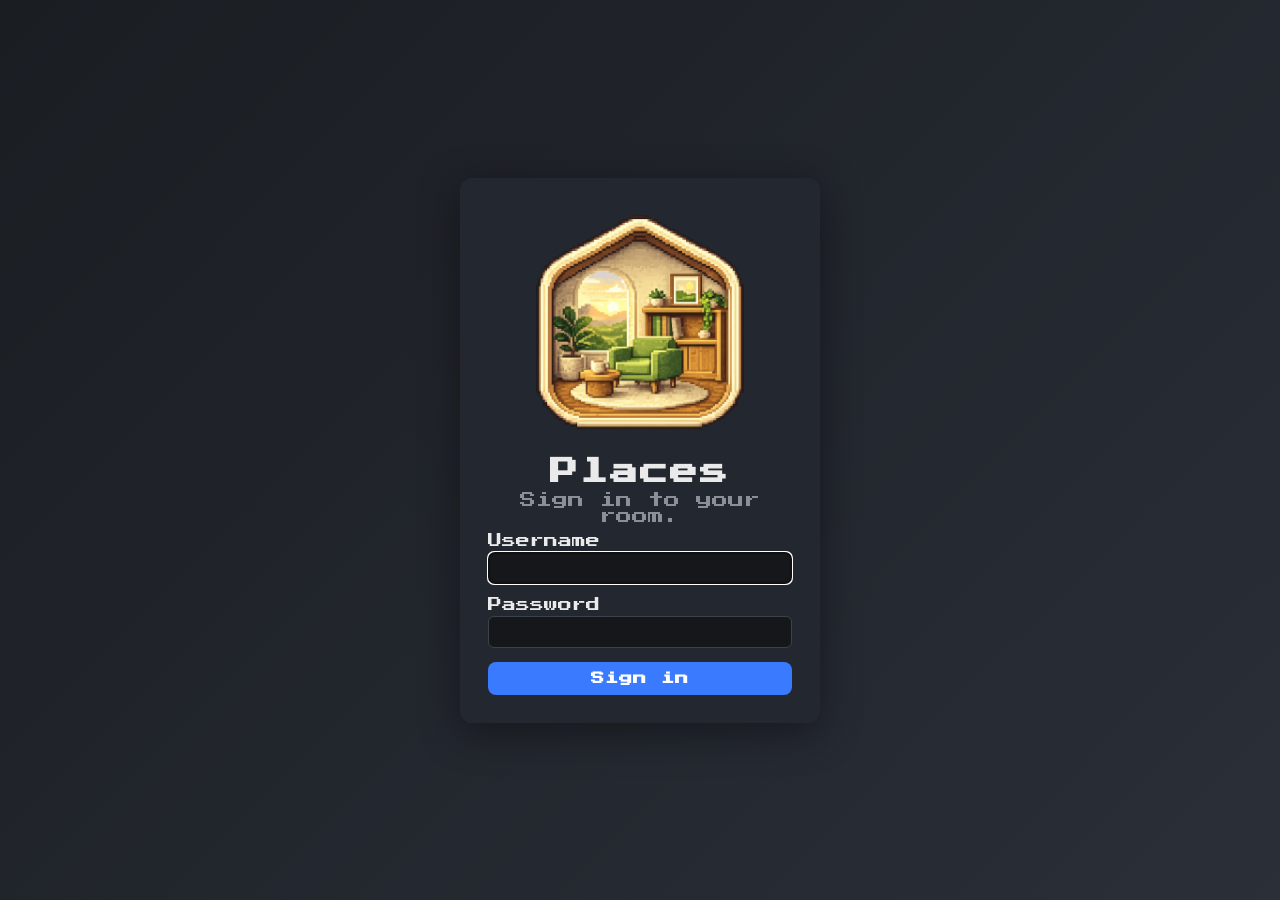
==== commit 8470d379: "splash: play AFTER login (welcome) + on sign-out (goodbye) Reworked flow:   - Login.html: splash NO " ====
--- a/login.html
+++ b/login.html
@@ -19,12 +19,12 @@
   <link rel="stylesheet" href="css/style.css" />
 </head>
 <body class="login-body">
-  <!-- Splash intro shown when the user arrives from sign-out
-       (?from=logout). Icon 1.5× the normal login size, slogan
-       typewriters in, pause, then splash fades out as the login
-       card fades in. Hidden by default for direct visits. -->
+  <!-- Splash played AFTER a successful sign-in, before we navigate
+       into the app. Hidden by default so direct page loads just show
+       the login card. Shown + animated by login.js on form success. -->
   <div id="splash-overlay" class="splash" hidden>
     <img src="icon.png" alt="" class="splash-icon" />
+    <h1 class="splash-title">Places</h1>
     <p class="splash-slogan"><span id="splash-text"></span><span class="splash-caret">|</span></p>
   </div>
   <main class="login-card">
--- a/css/style.css
+++ b/css/style.css
@@ -152,6 +152,13 @@
      Visually reads as "the icon is landing inside the login card". */
   transform: scale(0.45);
 }
+.splash-title {
+  margin: 0 0 4px;
+  color: #eaeaea;
+  font-size: 24px;
+  letter-spacing: 2px;
+  text-align: center;
+}
 .splash-slogan {
   color: #eaeaea;
   font-size: 12px;
@@ -168,15 +175,6 @@
 }
 @keyframes splash-caret-blink { 50% { opacity: 0; } }
 
-/* Login card starts hidden when the splash is active so it can fade
-   in once the splash closes. JS flips .login-ready to un-hide. */
-.login-body:not(.login-ready) .login-card {
-  opacity: 0;
-  pointer-events: none;
-}
-.login-card {
-  transition: opacity 500ms ease;
-}
 .login-card {
   width: 320px;
   background: #232730;
@@ -195,8 +193,8 @@
 @media (max-width: 420px) {
   .login-icon { width: 180px; height: 180px; }
 }
-.login-card h1 { margin: 0 0 4px 0; font-size: 28px; letter-spacing: 2px; text-align: center; }
-.login-card > .muted { text-align: center; }
+.login-card h1 { margin: 0 0 6px 0; font-size: 28px; letter-spacing: 2px; text-align: center; }
+.login-card > .muted { text-align: center; margin: 0 0 10px; }
 .login-form label { text-align: left; } /* re-align form labels only */
 .login-icon { display: block; width: 240px; height: 240px; margin: 0 auto 12px; object-fit: contain; }
 
@@ -234,7 +232,7 @@
 .bg-list::-webkit-scrollbar-thumb:hover {
   background: rgba(255, 255, 255, 0.5);
 }
-.login-form { display: flex; flex-direction: column; gap: 12px; margin-top: 12px; }
+.login-form { display: flex; flex-direction: column; gap: 14px; margin-top: 0; }
 .login-form label { display: flex; flex-direction: column; gap: 4px; font-size: 14px; }
 .login-form button {
   padding: 10px;
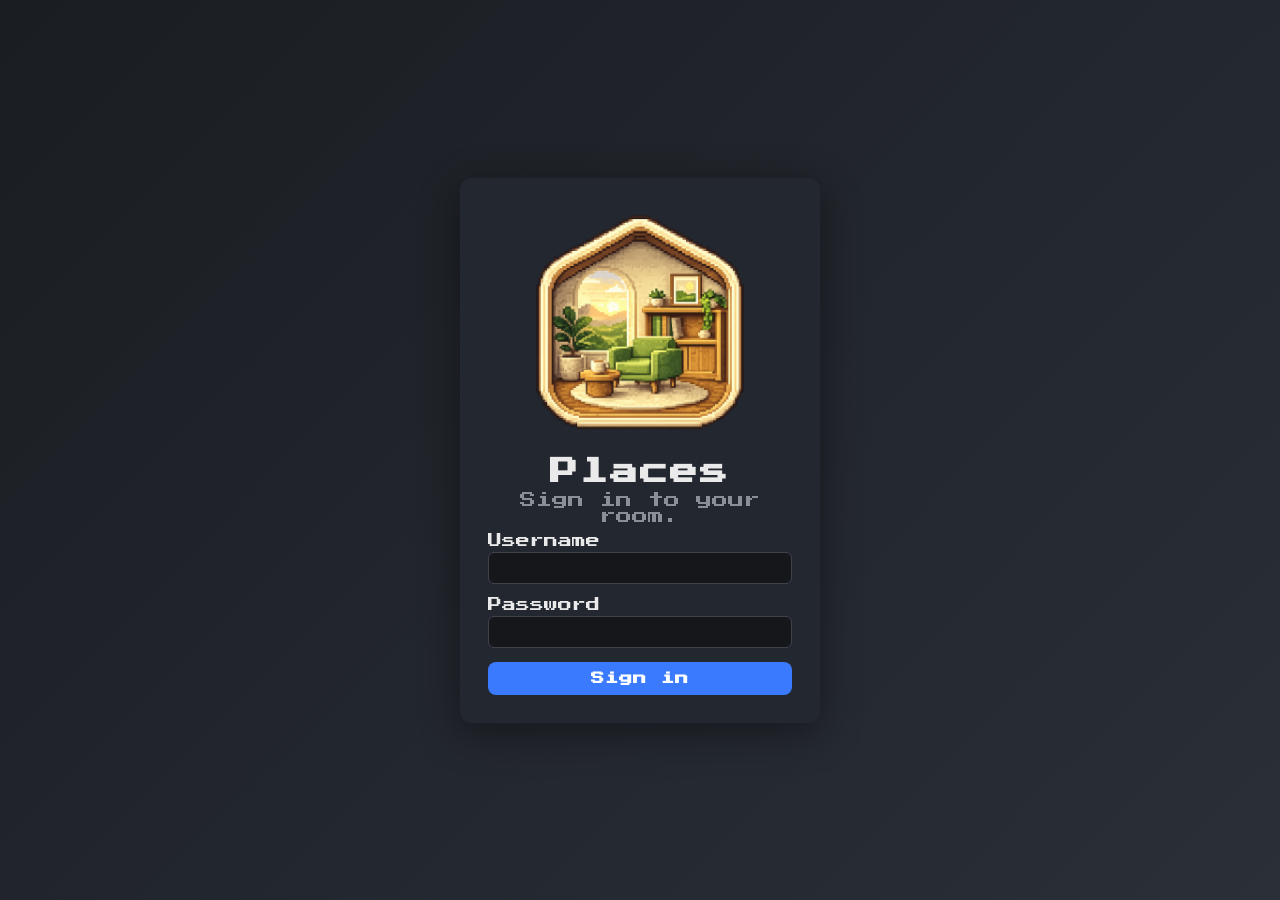
==== commit 5662abe3: "splash: mirror login-card layout + prefetch next page + no autofocus Layout   Wrapped splash content" ====
--- a/login.html
+++ b/login.html
@@ -20,12 +20,16 @@
 </head>
 <body class="login-body">
   <!-- Splash played AFTER a successful sign-in, before we navigate
-       into the app. Hidden by default so direct page loads just show
-       the login card. Shown + animated by login.js on form success. -->
+       into the app. Wrapped in .splash-card which mirrors the login
+       card's width + padding so the icon lands in the same on-screen
+       position on every viewport — makes the splash → login-card
+       transition seamless. -->
   <div id="splash-overlay" class="splash" hidden>
-    <img src="icon.png" alt="" class="splash-icon" />
-    <h1 class="splash-title">Places</h1>
-    <p class="splash-slogan"><span id="splash-text"></span><span class="splash-caret">|</span></p>
+    <div class="splash-card">
+      <img src="icon.png" alt="" class="splash-icon" />
+      <h1 class="splash-title">Places</h1>
+      <p class="splash-slogan"><span id="splash-text"></span><span class="splash-caret">|</span></p>
+    </div>
   </div>
   <main class="login-card">
     <img src="icon.png" alt="" class="login-icon" />
@@ -34,7 +38,7 @@
     <form id="login-form" class="login-form" novalidate>
       <label>
         Username
-        <input name="username" autocomplete="username" autofocus required />
+        <input name="username" autocomplete="username" required />
       </label>
       <label>
         Password
--- a/css/style.css
+++ b/css/style.css
@@ -90,6 +90,25 @@
   -webkit-user-select: none;
   user-select: none;
 }
+
+/* Make every <img> in the app un-steal-able via the ordinary path —
+   native drag-to-save, long-press Save Image, drag into another tab,
+   etc. Not bulletproof (screenshots, devtools) but blocks the
+   casual grabs the user asked to prevent. */
+img {
+  -webkit-user-drag: none;
+  user-drag: none;
+  -webkit-user-select: none;
+  user-select: none;
+  -webkit-touch-callout: none;   /* suppresses iOS long-press menu */
+}
+/* Canvas gets the same treatment — blocks the 'Save image as…'
+   right-click entry and long-press. */
+canvas {
+  -webkit-touch-callout: none;
+  -webkit-user-select: none;
+  user-select: none;
+}
 input, textarea, [contenteditable] {
   -webkit-user-select: none;
   user-select: none;
@@ -113,6 +132,41 @@
   font-family: "Press Start 2P", "VT323", "Courier New", ui-monospace, monospace;
 }
 
+/* Preload trick: force the browser to fetch Press Start 2P on first
+   paint by rendering it into an invisible pseudo-element. Otherwise
+   the font is only fetched when the first visible character in
+   Press Start 2P's unicode range is shown, and when autocomplete
+   fills the username field it may have already rendered that field
+   in the fallback monospace. This lines up the fetch with initial
+   page paint so the swap happens before anything interactive. */
+.login-body::before,
+.splash-title {
+  /* pseudo-element absorbs the font fetch */
+}
+.login-body::before {
+  content: "Places";
+  font-family: "Press Start 2P";
+  position: absolute;
+  opacity: 0;
+  pointer-events: none;
+  top: -9999px;
+  left: 0;
+  white-space: nowrap;
+}
+/* Same hidden preload on index.html so the goodbye splash's text
+   appears in pixel font on first paint too. */
+.app-body::before {
+  content: "Places";
+  font-family: "Press Start 2P";
+  position: fixed;
+  opacity: 0;
+  pointer-events: none;
+  top: -9999px;
+  left: 0;
+  white-space: nowrap;
+  z-index: -1;
+}
+
 .login-body {
   min-height: 100vh;
   display: flex;
@@ -122,35 +176,52 @@
   overflow: auto;
 }
 
-/* ----- Splash intro (shown on ?from=logout) ----- */
+/* ----- Splash intro (played after sign-in / before sign-out) -----
+   The whole splash mirrors the login-card layout so the icon lands
+   in the SAME viewport spot on both pages, making the splash → login
+   and logout → splash transitions feel continuous. */
 .splash {
   position: fixed;
   inset: 0;
   display: flex;
-  flex-direction: column;
   align-items: center;
   justify-content: center;
-  gap: 28px;
   background: linear-gradient(135deg, #1a1d22, #2a2f38);
   z-index: 100;
-  opacity: 1;
-  transition: opacity 500ms ease;
 }
 .splash[hidden] { display: none; }
-.splash.closing { opacity: 0; }
-/* Splash icon — 50 % larger than the login card's icon (240 × 1.5). */
+/* .splash-card mirrors .login-card's width + padding. Icon at top,
+   title + slogan below. No background / border — it's invisible; its
+   only job is layout so the icon's on-screen position matches. */
+.splash-card {
+  width: min(360px, calc(100vw - 32px));
+  padding: 28px;
+  box-sizing: border-box;
+  text-align: center;
+}
+/* Slogan reserves fixed vertical space so its wrap (e.g. 1 line vs 2)
+   doesn't change splash-card height and therefore doesn't shift the
+   icon. */
+.splash-slogan { min-height: 3.4em; }
+/* Splash icon — same intrinsic size as the login card's icon (240px
+   desktop, 180px mobile) so no size jump at transition. */
 .splash-icon {
-  width: 360px;
-  height: 360px;
-  max-width: 70vw;
-  max-height: 70vw;
+  display: block;
+  width: 240px;
+  height: 240px;
+  margin: 0 auto 12px;
   object-fit: contain;
-  transition: transform 500ms ease;
-}
-.splash.closing .splash-icon {
-  /* Zoom back down toward login-icon size as the overlay fades.
-     Visually reads as "the icon is landing inside the login card". */
-  transform: scale(0.45);
+}
+@media (max-width: 420px) {
+  .splash-icon { width: 180px; height: 180px; }
+}
+/* Force the pixel font on the splash regardless of which page it's
+   rendered on (index.html's default body font is sans; login.html's
+   is Press Start 2P). Keeps the welcome and goodbye animations
+   visually identical. */
+.splash-title,
+.splash-slogan {
+  font-family: "Press Start 2P", "VT323", "Courier New", ui-monospace, monospace;
 }
 .splash-title {
   margin: 0 0 4px;
@@ -249,6 +320,21 @@
   padding: 8px;
   border-radius: 6px;
   width: 100%;
+}
+/* WebKit autofill restyling: by default Safari/Chrome render the
+   filled value in the platform font (SF/Roboto). Force it through
+   our pixel font so autofilled usernames look like the rest of the
+   form immediately. The 5000s transition is the classic hack that
+   defers the yellow background override indefinitely; caret-color
+   keeps the cursor visible on dark bg. */
+.login-form input:-webkit-autofill,
+.login-form input:-webkit-autofill:hover,
+.login-form input:-webkit-autofill:focus {
+  -webkit-text-fill-color: #eaeaea;
+  -webkit-box-shadow: 0 0 0 1000px #15171a inset;
+  caret-color: #eaeaea;
+  font-family: "Press Start 2P", "VT323", "Courier New", ui-monospace, monospace !important;
+  transition: background-color 5000s ease-in-out 0s;
 }
 code { background: #15171a; padding: 1px 5px; border-radius: 4px; font-size: 12px; }
 
@@ -419,10 +505,16 @@
   pointer-events: none;
 }
 .zoom-btn:disabled:hover { background: rgba(0, 0, 0, 0.55); }
-/* ⟲ is a text-style Unicode glyph that renders visually smaller than
-   the +/− chars at the same font-size. Bump it so the three zoom
-   buttons look consistent. */
-.zoom-reset { font-size: 22px; }
+/* ⟲ is a text-style Unicode glyph that tends to render visually
+   smaller than +/− at the same font-size — but only on some
+   platforms. Mobile browsers needed the bump to 22px to match the
+   +/− size; desktop Chrome/Safari render ⟲ at nearly +/− size and
+   22px turns it into a giant. Split the rule by screen width so
+   each platform gets the right visual scale. */
+.zoom-reset { font-size: 17px; }
+@media (max-width: 768px) {
+  .zoom-reset { font-size: 22px; }
+}
 
 .scene.ui-hidden .zoom-controls,
 .scene.ui-hidden .bg-picker-btn,
